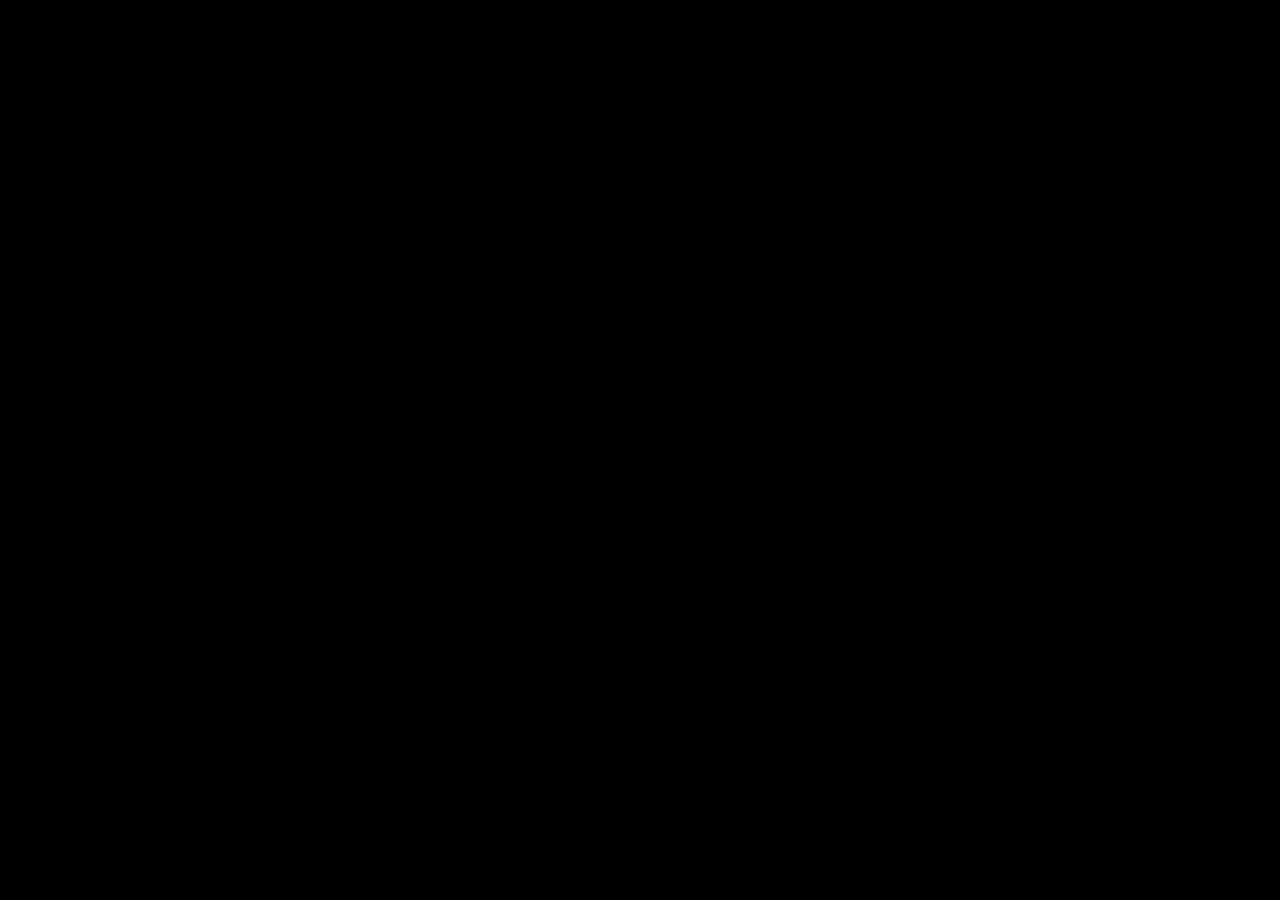
==== index.html @ 045269c9 "Rename CSS/index.html to index.html" ====
<!DOCTYPE html>
<html lang="en">
<head>
    <meta charset="UTF-8">
    <meta http-equiv="X-UA-Compatible" content="IE=edge">
    <meta name="viewport" content="width=device-width, initial-scale=1.0">
    <title>Document</title>
    <link rel="stylesheet" href="CSS/style.css">
</head>
<body>
    
    <header class="grid_c">

    </header>
    
    
    <main class="grid_p">

    </main>

    
    
    <aside class="grid_s">

    </aside>


    <footer class="grid_r">

    </footer>
    
</body>
</html>
---- CSS/style.css ----
*{
   margin: 0%;  
   padding: 0% ;
}
/* #cc7a48 #f1ac6d #8c440c #ad6650  */
body{
    background-color: black;
    display: grid;
    grid-template-columns: 1fr auto auto 1fr;
    grid-template-rows: 1fr auto auto 1fr;
    grid-template-areas: 
    "cab cab cab cab"
    "sec pri pri pri"
    "sec pri pri pri"
    "fot fot fot fot"
    ;
}


.grid_c{
    display: grid;
    grid-area: cab;
    background-color: #cc7a48;
}


.grid_p{
    display: grid;
    grid-area: pri;
    background-color: #f1ac6d
}


.grid_s{
    display: grid;
    grid-area: sec;
    background-color: #8c440c 
}


.grid_r{
    display: grid;
    grid-area: fot;
    background-color: #ad6650

}
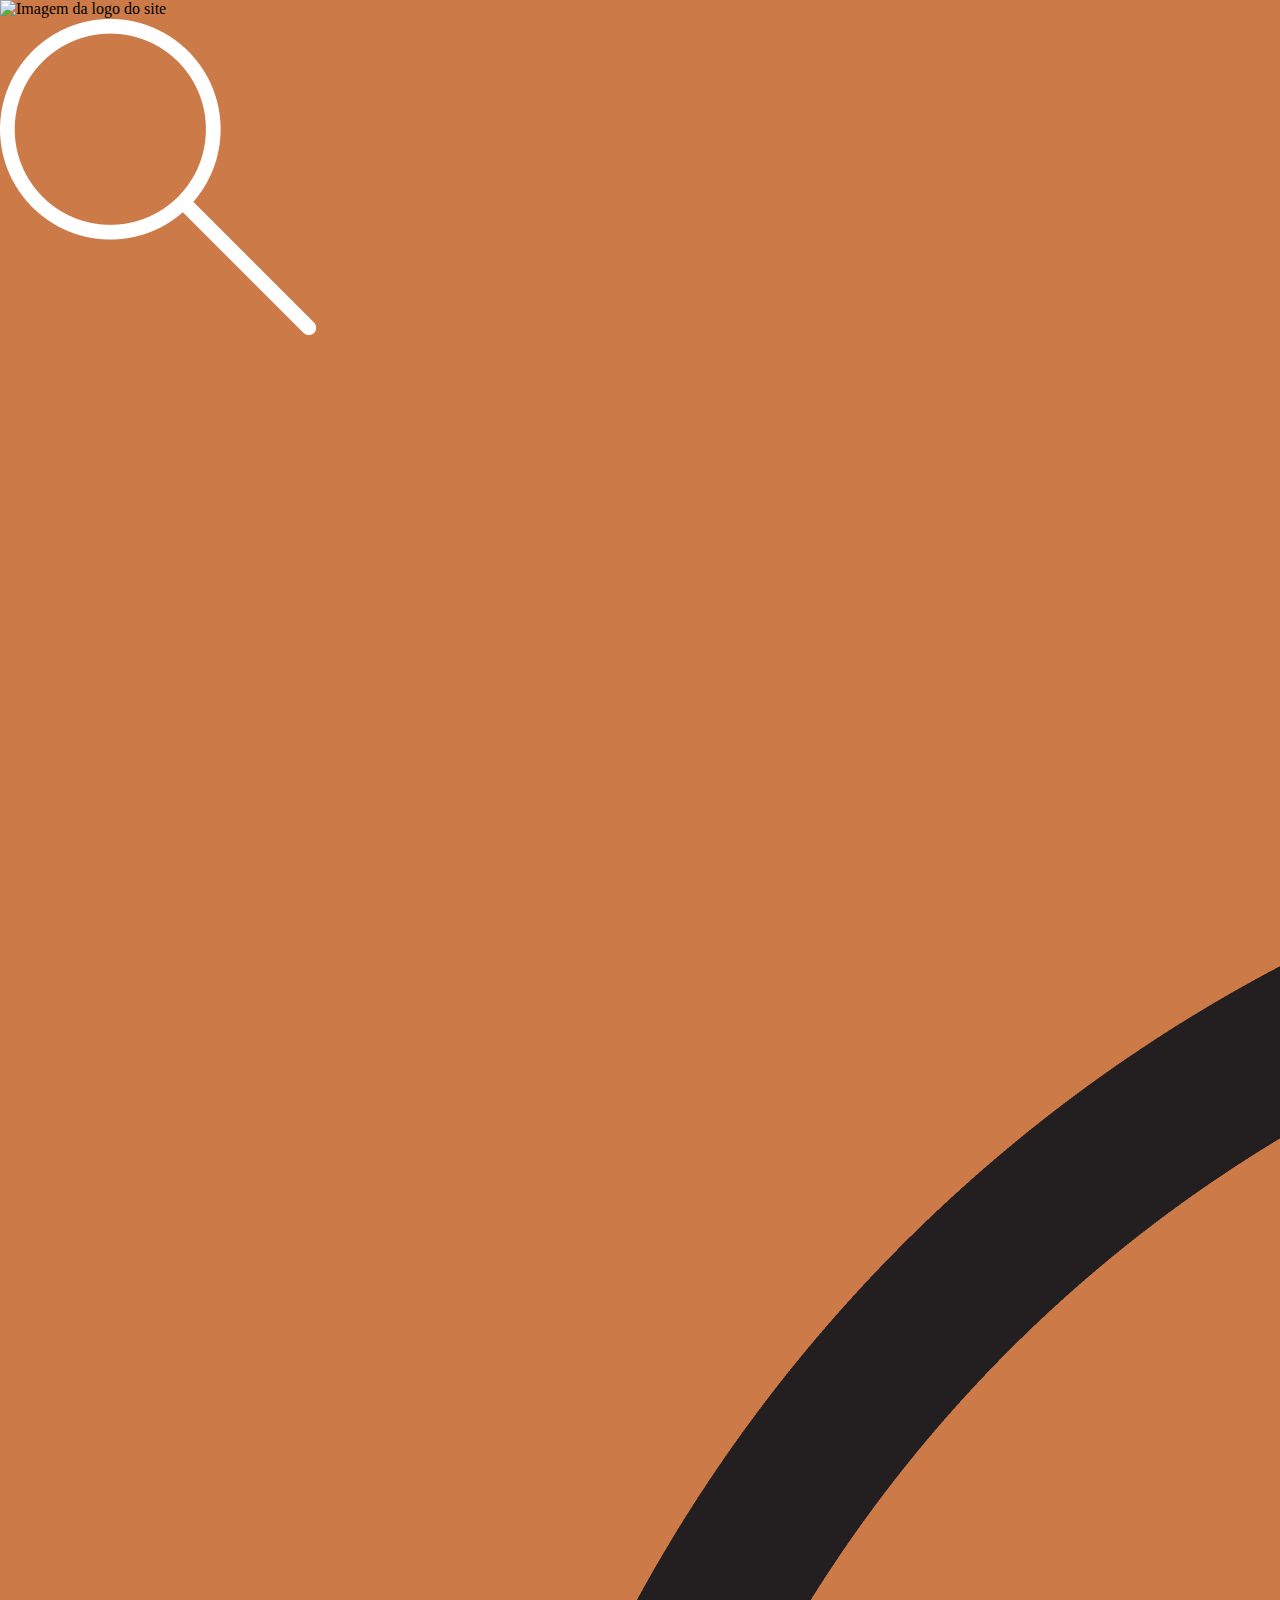
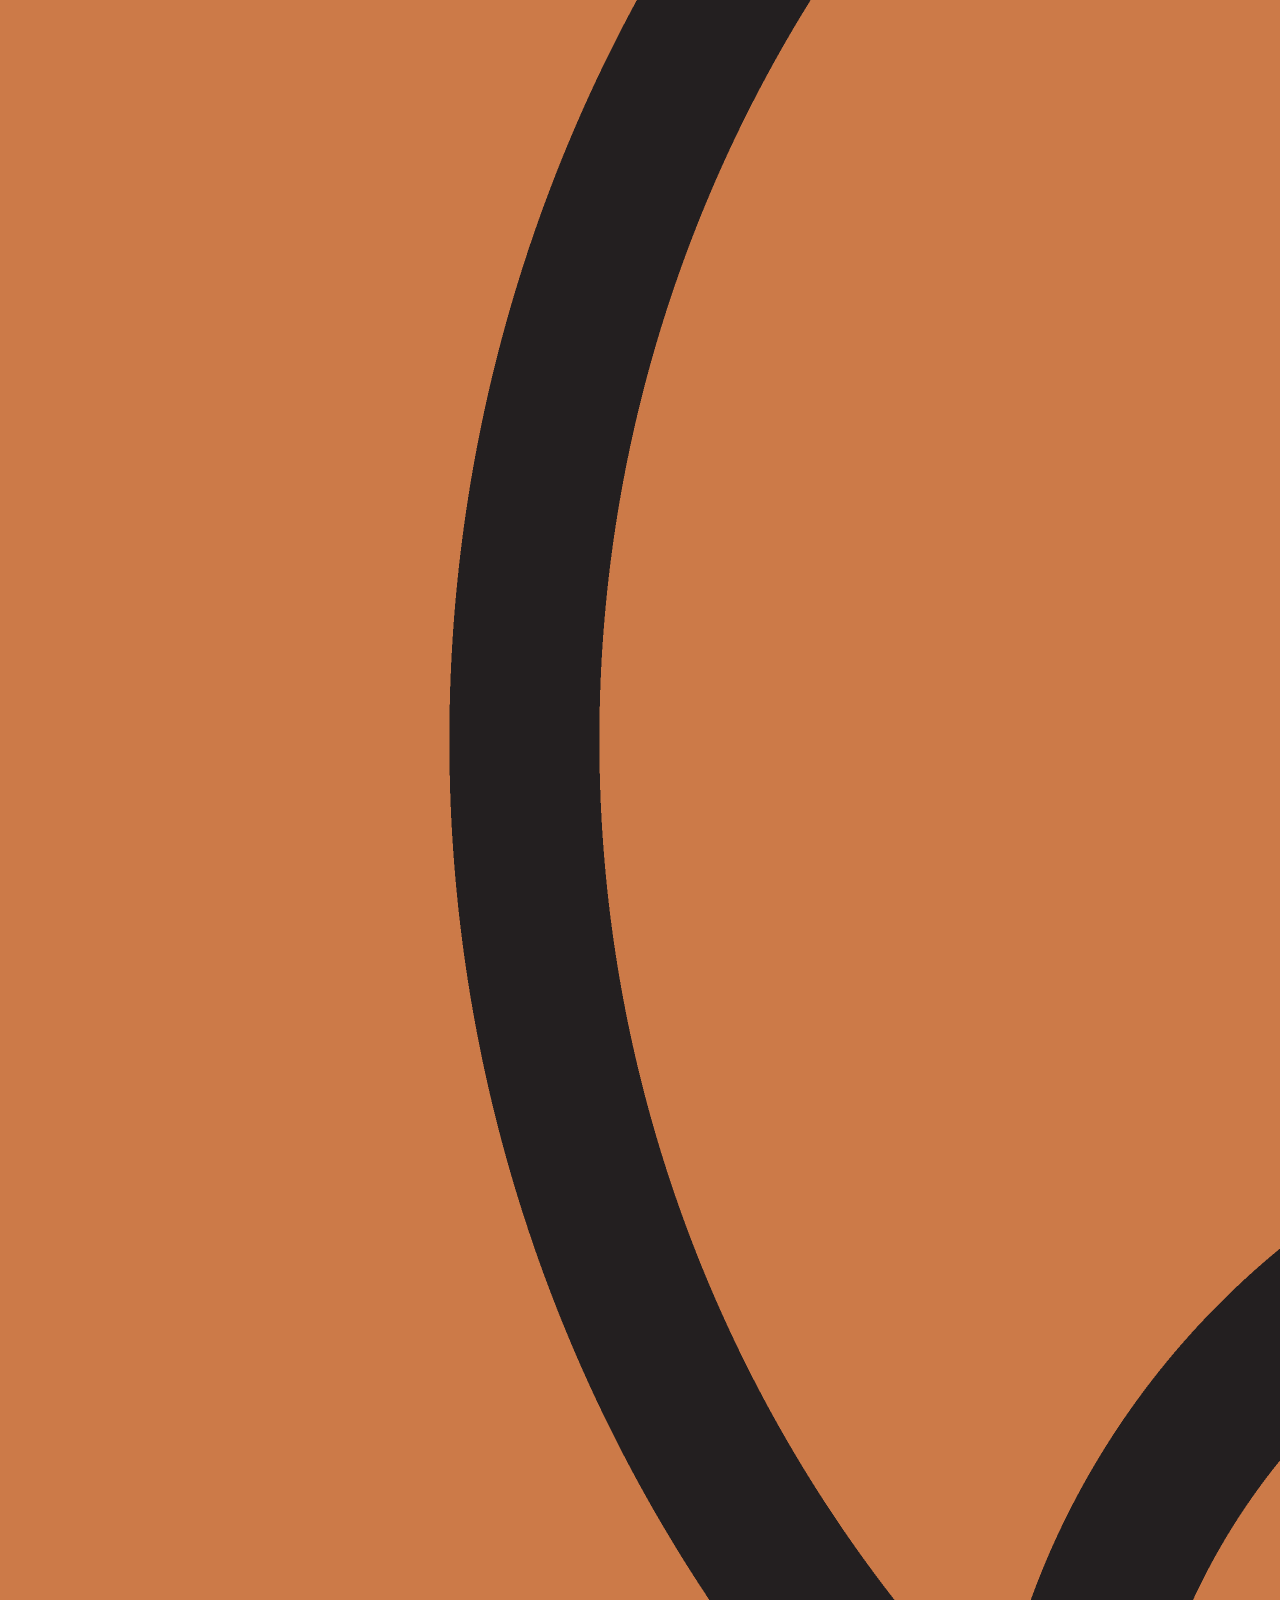
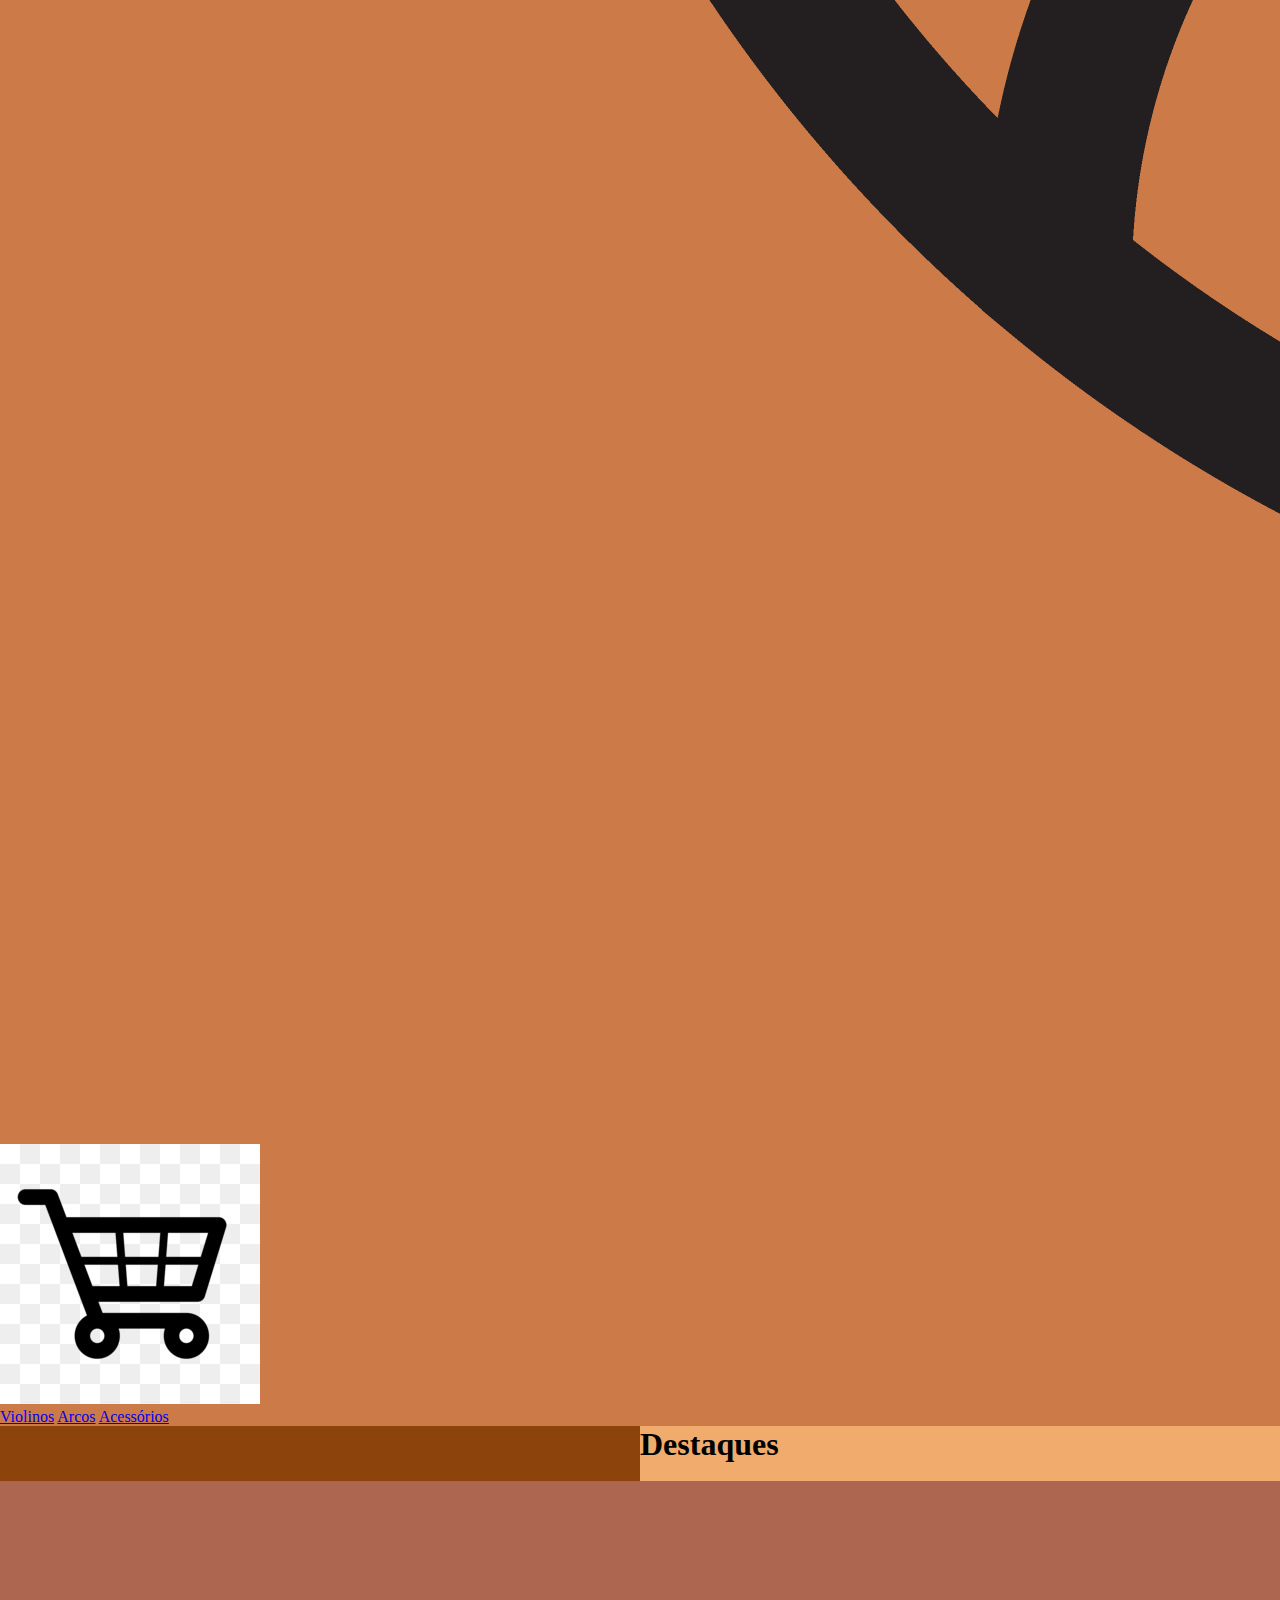
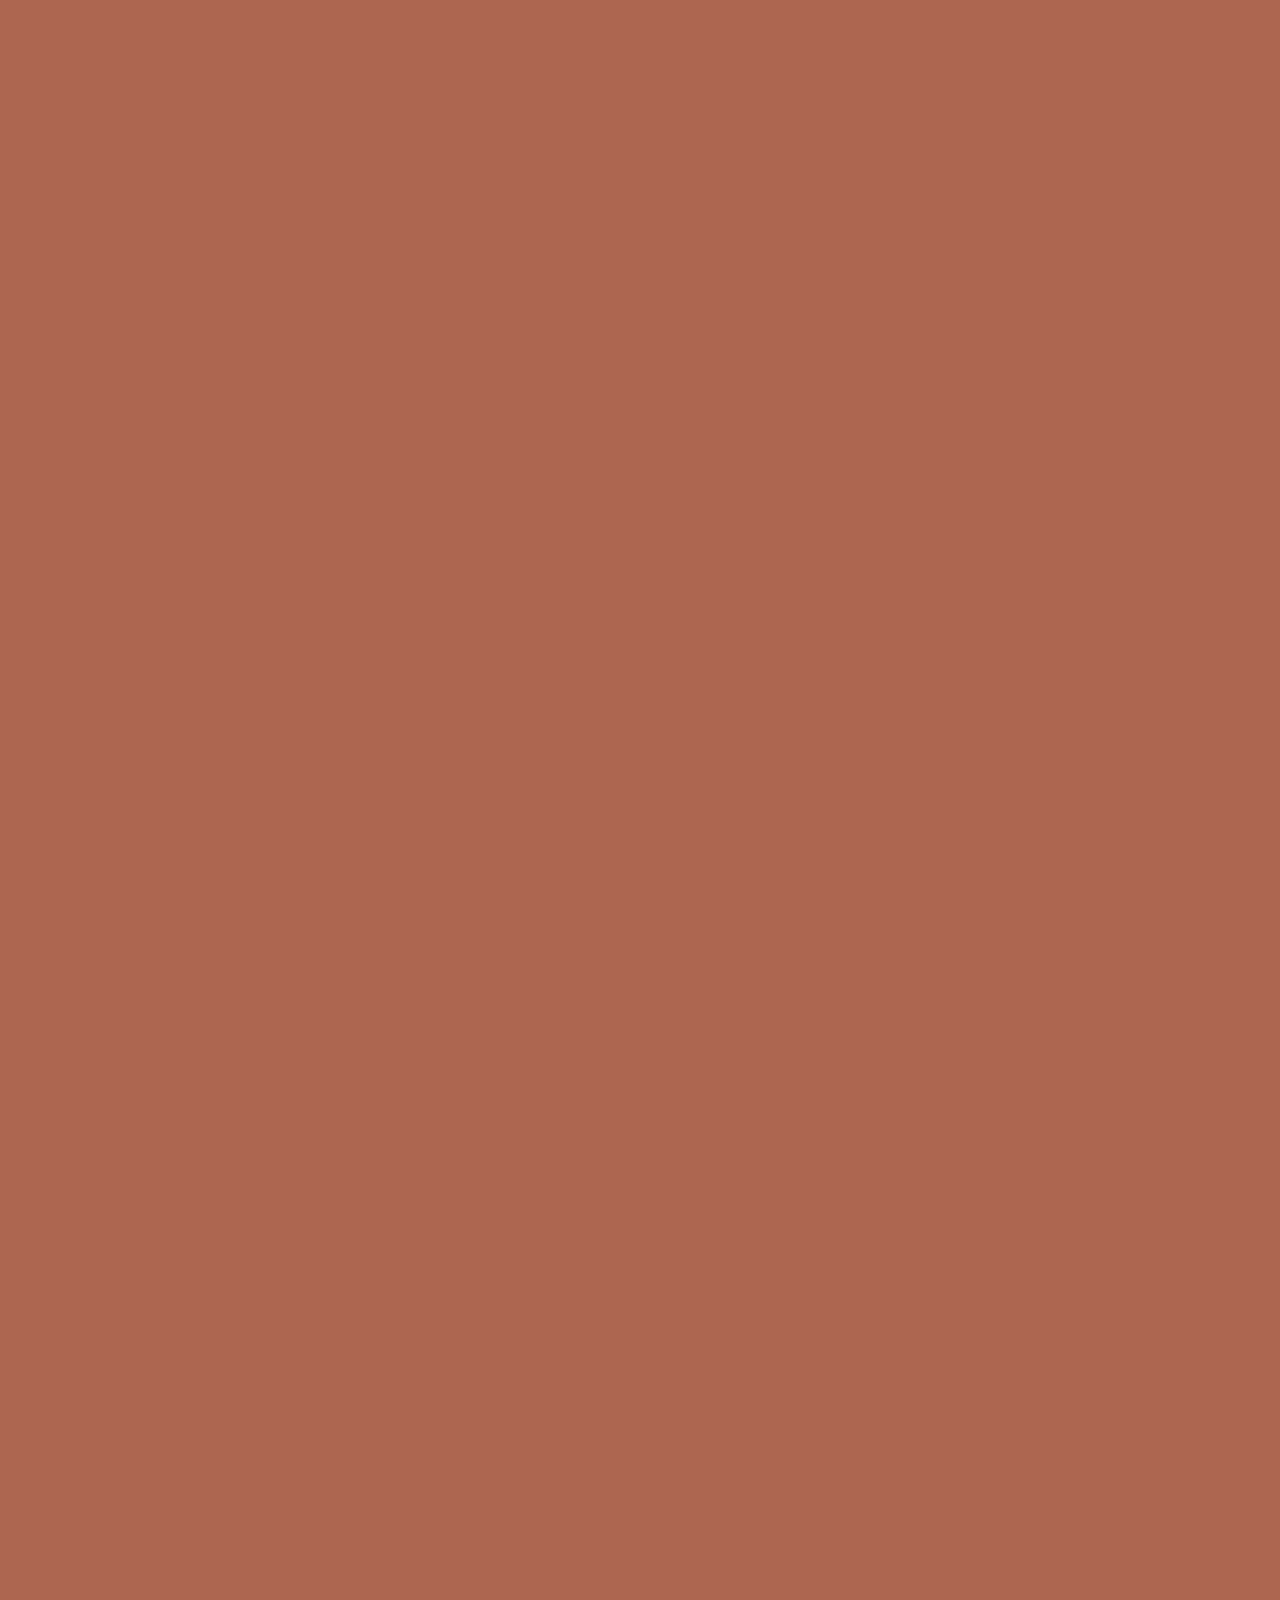
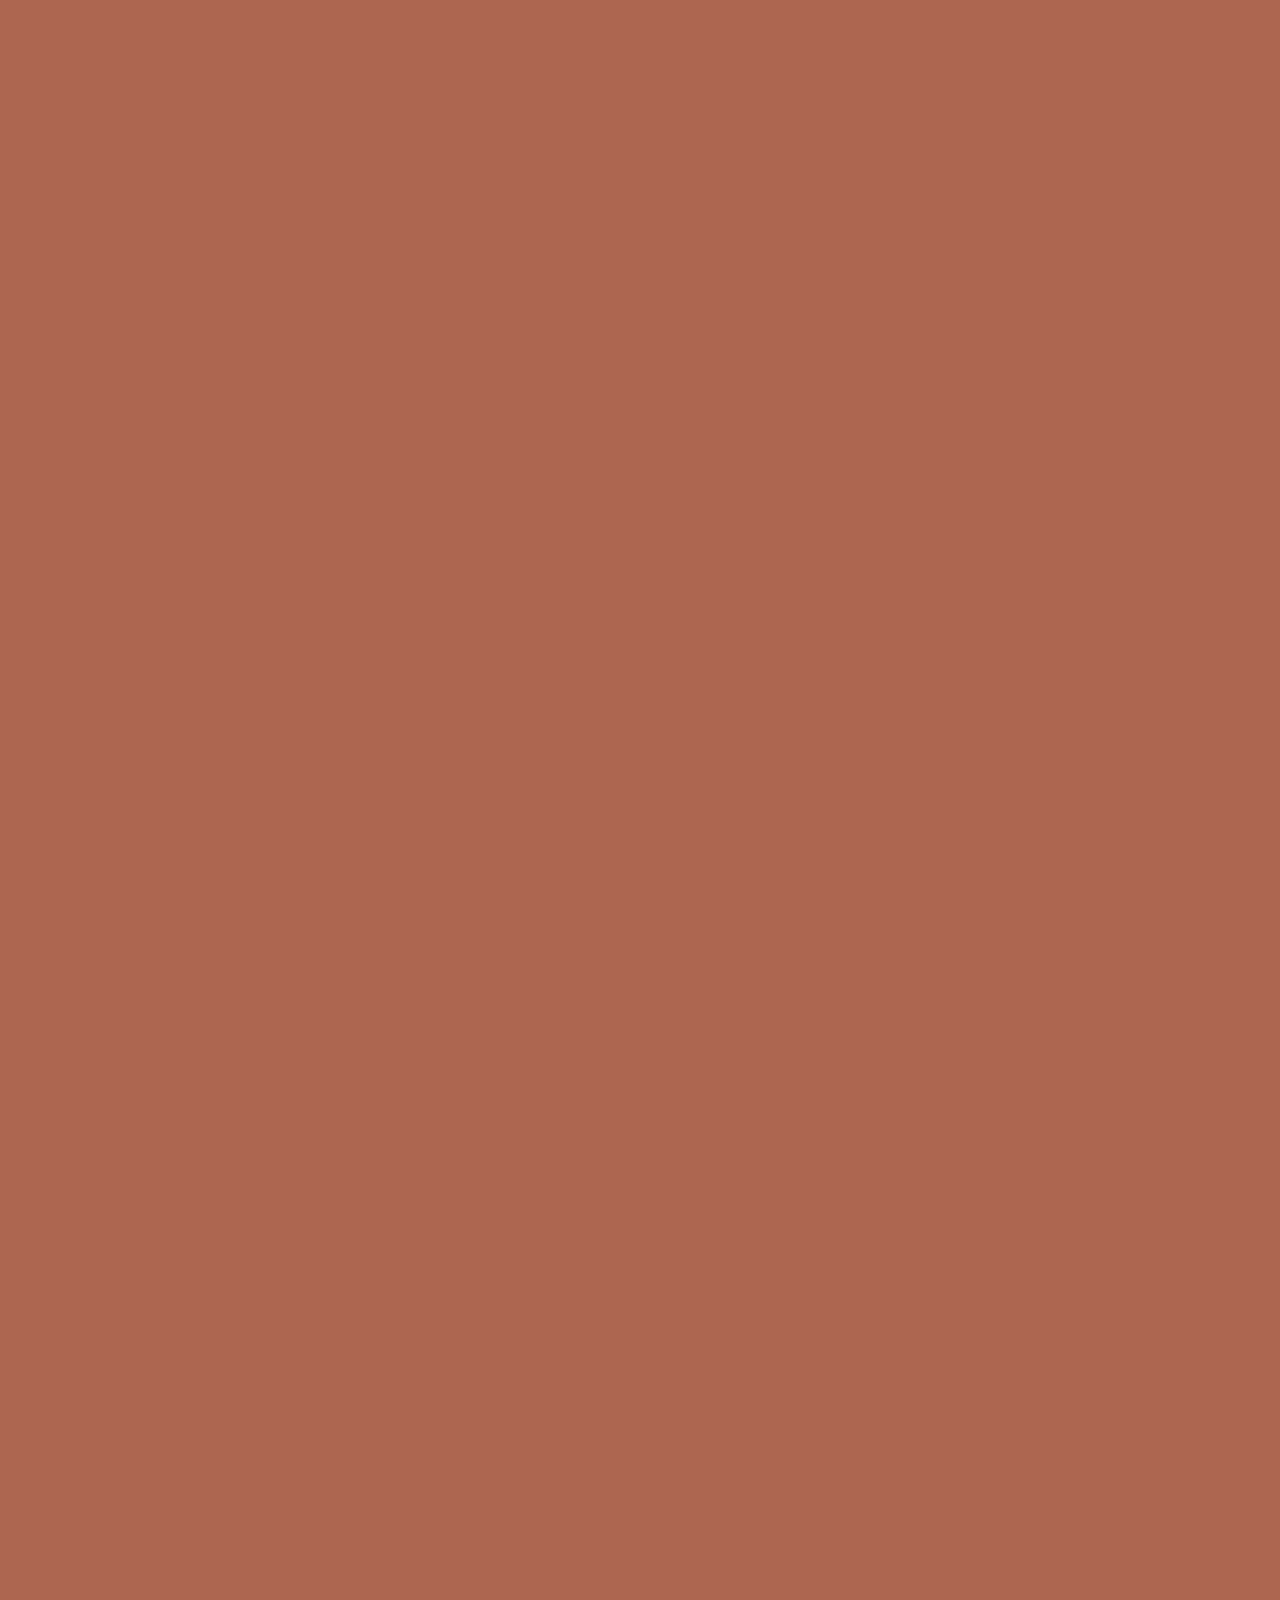
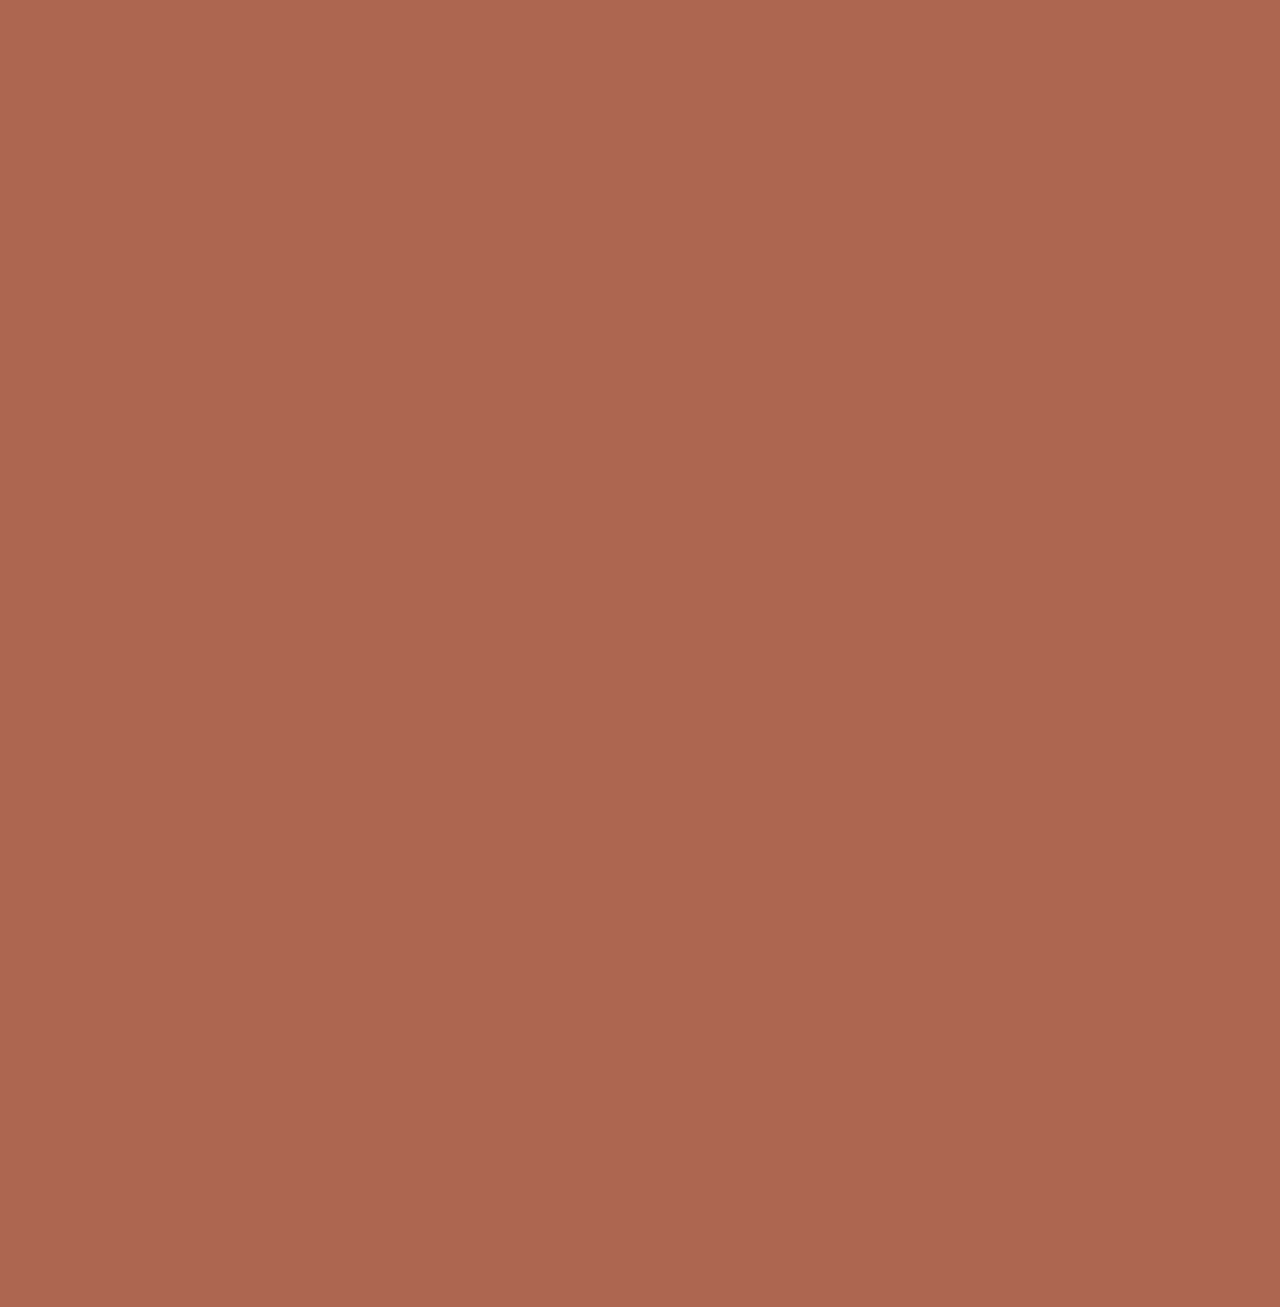
==== commit 97a1f504: "atualizacao 3" ====
--- a/index.html
+++ b/index.html
@@ -1,5 +1,5 @@
 <!DOCTYPE html>
-<html lang="en">
+<html lang="pt-br">
 <head>
     <meta charset="UTF-8">
     <meta http-equiv="X-UA-Compatible" content="IE=edge">
@@ -10,17 +10,56 @@
 <body>
     
     <header class="grid_c">
+        <div>
+            <img src="" alt="Imagem da logo do site">
+        </div>
+
+        <div>
+            <img src="imagem/pesquisa.png" alt="Imagem de uma lupa">
+        </div>
+
+        <div>
+            <img src="imagem/cadastro.png" alt="Imagem de um boneco para cadastro">
+        </div>
+
+        <div>
+            <img src="imagem/image.png" alt="Imagem de um carrinho">
+        </div>
+
+        <div>
+            <nav>
+                <a href="#">Violinos</a>
+                <a href="#">Arcos</a>
+                <a href="#">Acessórios</a>
+            </nav>
+        </div>
 
     </header>
     
     
     <main class="grid_p">
+        <h1>Destaques</h1>
+        <div class="elmento_father">   
+            <div class="elemento_son"> 
+                <div>
+                    <img src="" alt="">
+                </div>
+                    <h3></h3>
+                <div class="texto">
+                    <p></p>
+                </div>
+            </div>
+        </div>        
+
 
     </main>
 
     
     
     <aside class="grid_s">
+        <form action=""></form>
+
+
 
     </aside>
 
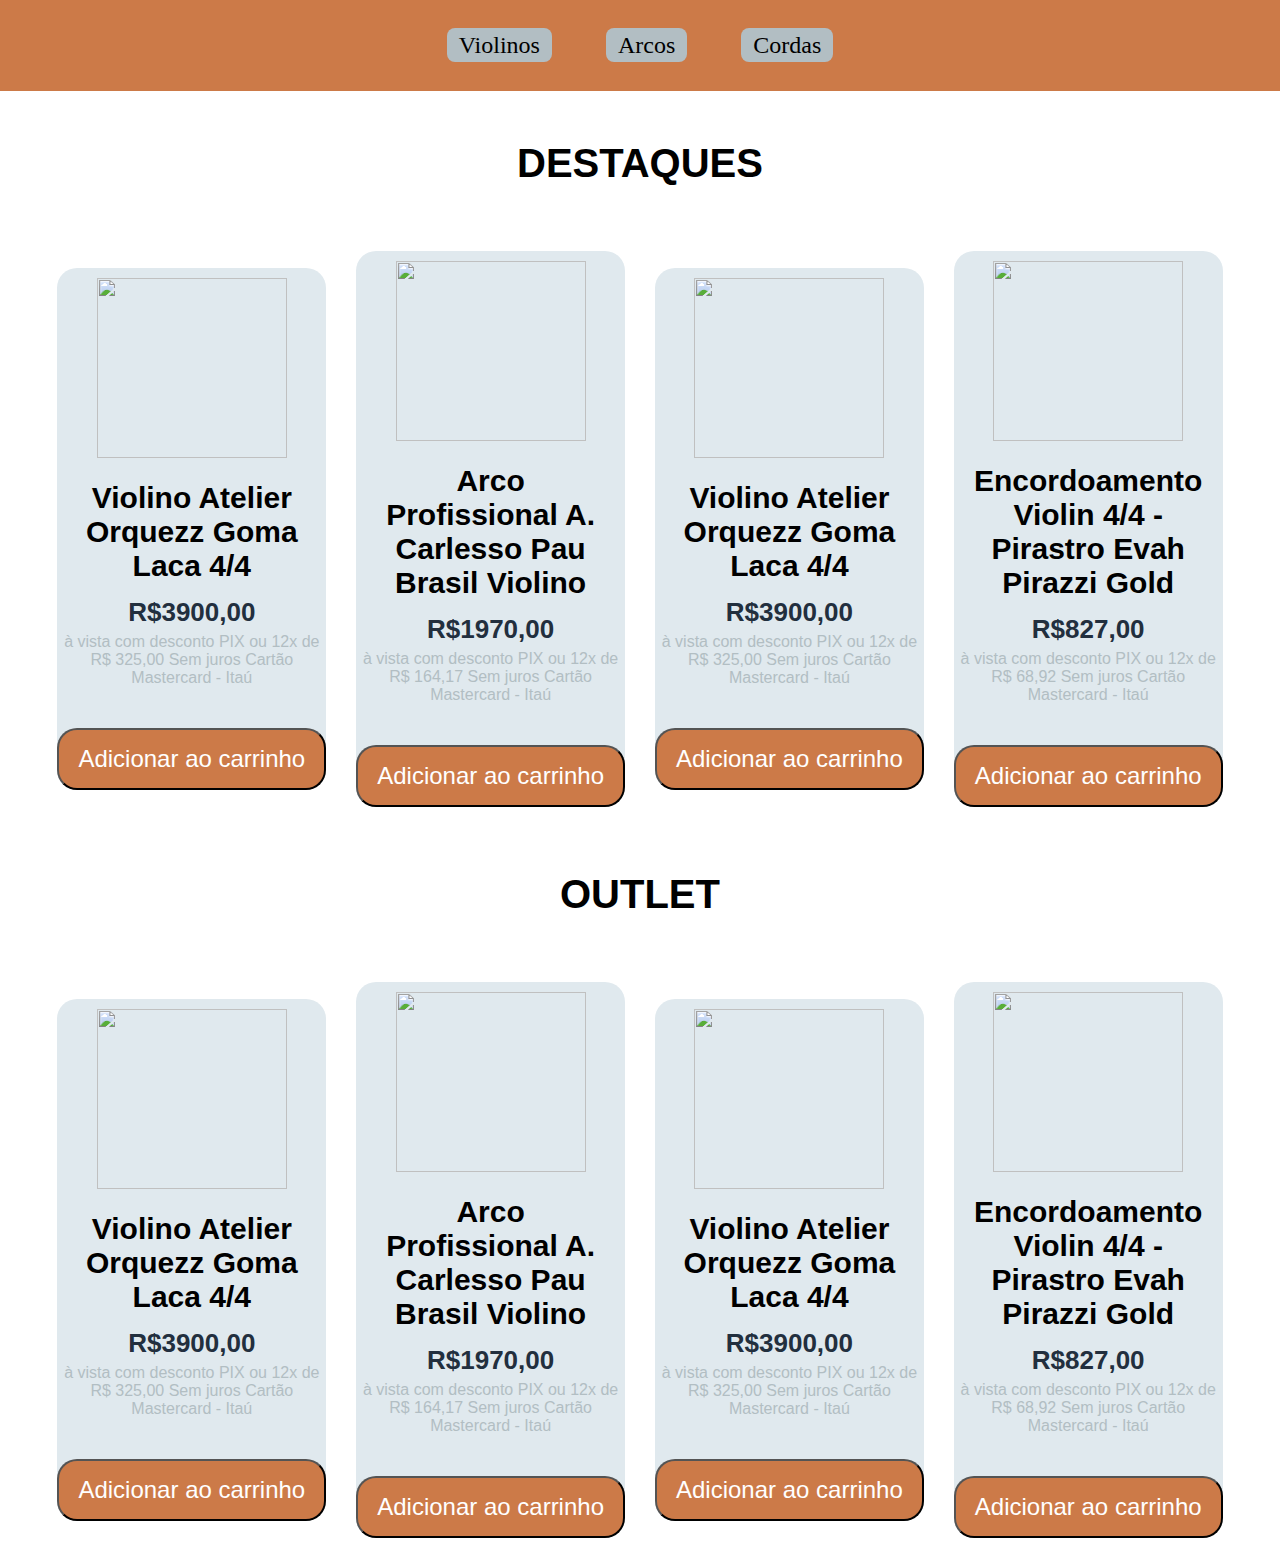
==== commit 3df66eee: "atualizacao 4" ====
--- a/index.html
+++ b/index.html
@@ -2,71 +2,172 @@
 <html lang="pt-br">
 <head>
     <meta charset="UTF-8">
-    <meta http-equiv="X-UA-Compatible" content="IE=edge">
-    <meta name="viewport" content="width=device-width, initial-scale=1.0">
-    <title>Document</title>
+    <link rel="stylesheet" href="https://cdnjs.cloudflare.com/ajax/libs/font-awesome/6.4.0/css/all.min.css" integrity="sha512-iecdLmaskl7CVkqkXNQ/ZH/XLlvWZOJyj7Yy7tcenmpD1ypASozpmT/E0iPtmFIB46ZmdtAc9eNBvH0H/ZpiBw==" crossorigin="anonymous" referrerpolicy="no-referrer" />
     <link rel="stylesheet" href="CSS/style.css">
+    <title>Card</title>
 </head>
+<header class="grid_c">
+    <div>
+        <nav id="menu">
+            <ul>
+                <li><a href="#"></a>Violinos</li>
+                <li><a href="#"></a>Arcos</li>
+                <li><a href="#"></a>Cordas</li>
+            </ul>
+        </nav>
+    </div>
+
+</header>
+
 <body>
-    
-    <header class="grid_c">
-        <div>
-            <img src="" alt="Imagem da logo do site">
-        </div>
+<main class="grid_p">
+        <h1 class="title">Destaques</h1>
+        <div class="elemento_father">
 
-        <div>
-            <img src="imagem/pesquisa.png" alt="Imagem de uma lupa">
-        </div>
+            <div class="son">
+                <img src="imagem/violino.webp" alt="">
+                <h3>Violino Atelier Orquezz Goma Laca 4/4</h3>
+                <h6>R$3900,00</h6>
+                <p>à vista com desconto PIX
+                    ou 12x de R$ 325,00 Sem juros Cartão Mastercard - Itaú</p>
+                <ul>
+                    <li><i class="fa fa-star checked"></i></li>
+                    <li><i class="fa fa-star checked"></i></li>
+                    <li><i class="fa fa-star checked"></i></li>
+                    <li><i class="fa fa-star checked"></i></li>
+                    <li><i class="fa fa-star checked"></i></li>
+                </ul>
+                <button class="add_carrinho-1">Adicionar ao carrinho</button>
+            </div>
+            
+            <div class="son">
+                <img src="imagem/arco.webp" alt="">
+                <h3>Arco Profissional A. Carlesso Pau Brasil Violino 
+                </h3>
+                <h6>R$1970,00</h6>
+                <p> à vista com desconto PIX
+                    ou 12x de R$ 164,17 Sem juros Cartão Mastercard - Itaú</p>
+                <ul>
+                    <li><i class="fa fa-star checked"></i></li>
+                    <li><i class="fa fa-star checked"></i></li>
+                    <li><i class="fa fa-star checked"></i></li>
+                    <li><i class="fa fa-star checked"></i></li>
+                    <li><i class="fa fa-star checked"></i></li>
+                </ul>
+                <button class="add_carrinho-2">Adicionar ao carrinho</button>
+            </div>
+            
+            <div class="son">
+                <img src="imagem/violino.webp" alt="">
+                <h3>Violino Atelier Orquezz Goma Laca 4/4</h3>
+                <h6>R$3900,00</h6>
+                <p>à vista com desconto PIX
+                    ou 12x de R$ 325,00 Sem juros Cartão Mastercard - Itaú</p>
+                <ul>
+                    <li><i class="fa fa-star checked"></i></li>
+                    <li><i class="fa fa-star checked"></i></li>
+                    <li><i class="fa fa-star checked"></i></li>
+                    <li><i class="fa fa-star checked"></i></li>
+                    <li><i class="fa fa-star checked"></i></li>
+                </ul>
+                <button class="add_carrinho-1">Adicionar ao carrinho</button>
+            </div>
+            
+            
+            
+            
+            
+            <div class="son">
+                <img src="imagem/corda.webp" alt="">
+                <h3>Encordoamento Violin 4/4 - Pirastro Evah Pirazzi Gold</h3>
+                <h6>R$827,00</h6>
+                <p>à vista com desconto PIX
+                    ou 12x de R$ 68,92 Sem juros Cartão Mastercard - Itaú </p>
+                <ul>
+                    <li><i class="fa fa-star checked"></i></li>
+                    <li><i class="fa fa-star checked"></i></li>
+                    <li><i class="fa fa-star checked"></i></li>
+                    <li><i class="fa fa-star"></i></li>
+                    <li><i class="fa fa-star"></i></li>
+                </ul>
+                <button class="add_carrinho-3">Adicionar ao carrinho</button>
+            </div>
+        </div>          
+        
+        <h1 class="title">Outlet</h1>
+        <div class="elemento_father">
 
-        <div>
-            <img src="imagem/cadastro.png" alt="Imagem de um boneco para cadastro">
-        </div>
+            <div class="son">
+                <img src="imagem/violino.webp" alt="">
+                <h3>Violino Atelier Orquezz Goma Laca 4/4</h3>
+                <h6>R$3900,00</h6>
+                <p>à vista com desconto PIX
+                    ou 12x de R$ 325,00 Sem juros Cartão Mastercard - Itaú</p>
+                <ul>
+                    <li><i class="fa fa-star checked"></i></li>
+                    <li><i class="fa fa-star checked"></i></li>
+                    <li><i class="fa fa-star checked"></i></li>
+                    <li><i class="fa fa-star checked"></i></li>
+                    <li><i class="fa fa-star checked"></i></li>
+                </ul>
+                <button class="add_carrinho-1">Adicionar ao carrinho</button>
+            </div>
+            <div class="son">
+                <img src="imagem/arco.webp" alt="">
+                <h3>Arco Profissional A. Carlesso Pau Brasil Violino 
+                </h3>
+                <h6>R$1970,00</h6>
+                <p> à vista com desconto PIX
+                    ou 12x de R$ 164,17 Sem juros Cartão Mastercard - Itaú</p>
+                <ul>
+                    <li><i class="fa fa-star checked"></i></li>
+                    <li><i class="fa fa-star checked"></i></li>
+                    <li><i class="fa fa-star checked"></i></li>
+                    <li><i class="fa fa-star checked"></i></li>
+                    <li><i class="fa fa-star checked"></i></li>
+                </ul>
+                <button class="add_carrinho-2">Adicionar ao carrinho</button>
+            </div>
+            <div class="son">
+                <img src="imagem/violino.webp" alt="">
+                <h3>Violino Atelier Orquezz Goma Laca 4/4</h3>
+                <h6>R$3900,00</h6>
+                <p>à vista com desconto PIX
+                    ou 12x de R$ 325,00 Sem juros Cartão Mastercard - Itaú</p>
+                <ul>
+                    <li><i class="fa fa-star checked"></i></li>
+                    <li><i class="fa fa-star checked"></i></li>
+                    <li><i class="fa fa-star checked"></i></li>
+                    <li><i class="fa fa-star checked"></i></li>
+                    <li><i class="fa fa-star checked"></i></li>
+                </ul>
+                <button class="add_carrinho-1">Adicionar ao carrinho</button>
+            </div>                                               
+            <div class="son">
+                <img src="imagem/corda.webp" alt="">
+                <h3>Encordoamento Violin 4/4 - Pirastro Evah Pirazzi Gold</h3>
+                <h6>R$827,00</h6>
+                <p>à vista com desconto PIX
+                    ou 12x de R$ 68,92 Sem juros Cartão Mastercard - Itaú </p>
+                <ul>
+                    <li><i class="fa fa-star checked"></i></li>
+                    <li><i class="fa fa-star checked"></i></li>
+                    <li><i class="fa fa-star checked"></i></li>
+                    <li><i class="fa fa-star"></i></li>
+                    <li><i class="fa fa-star"></i></li>
+                </ul>
+                <button class="add_carrinho-3">Adicionar ao carrinho</button>
+            </div>
+        </div>         
+</main>
+        
+        
+        
+        
+    <footer class="grid_f">
 
-        <div>
-            <img src="imagem/image.png" alt="Imagem de um carrinho">
-        </div>
-
-        <div>
-            <nav>
-                <a href="#">Violinos</a>
-                <a href="#">Arcos</a>
-                <a href="#">Acessórios</a>
-            </nav>
-        </div>
-
-    </header>
-    
-    
-    <main class="grid_p">
-        <h1>Destaques</h1>
-        <div class="elmento_father">   
-            <div class="elemento_son"> 
-                <div>
-                    <img src="" alt="">
-                </div>
-                    <h3></h3>
-                <div class="texto">
-                    <p></p>
-                </div>
-            </div>
-        </div>        
-
-
-    </main>
-
-    
-    
-    <aside class="grid_s">
-        <form action=""></form>
-
-
-
-    </aside>
-
-
-    <footer class="grid_r">
 
     </footer>
     
 </body>
-</html>
+</html>--- a/CSS/style.css
+++ b/CSS/style.css
@@ -1,46 +1,198 @@
 *{
-   margin: 0%;  
-   padding: 0% ;
+    margin: 0%;  
+    padding: 0% ;
+ }
+ /* #cc7a48 #f1ac6d #8c440c #ad6650  */
+ body{
+     /* background-color: black; */
+     display: grid;
+     grid-template-columns: auto auto auto auto;
+     grid-template-rows: 0.2fr 0.1fr auto auto;
+     grid-template-areas: 
+     "cab cab cab cab"
+     "sec pri pri pri"
+     "sec pri pri pri"
+     "fot fot fot fot"
+     ;
+ }
+ 
+ 
+ .grid_c{
+     display: flex;
+     grid-area: cab;
+     background-color: #cc7a48;
+     width: 100%;
+     height: 100%;
+     align-items: center;
+     justify-content: center;
+     text-align: center;
+    
+} 
+
+#menu li{
+    display: inline;
+    text-align: center;
+    font-size: x-large;
+    color: black;
+    border-radius: 8px;
+    border: 4px 8px;
+    background-color: #b2bec3;
+    padding: 4px 12px;
+    margin: 25px;
 }
-/* #cc7a48 #f1ac6d #8c440c #ad6650  */
-body{
-    background-color: black;
-    display: grid;
-    grid-template-columns: 1fr auto auto 1fr;
-    grid-template-rows: 1fr auto auto 1fr;
-    grid-template-areas: 
-    "cab cab cab cab"
-    "sec pri pri pri"
-    "sec pri pri pri"
-    "fot fot fot fot"
-    ;
+ 
+ 
+ .grid_p{
+     align-items: ce;
+     grid-area: pri;
+     background-color: #fff
+ }
+ 
+ 
+ .grid_s{
+     
+     grid-area: sec;
+     background-color: #8c440c 
+ }
+ 
+ 
+ .grid_r{
+     display: grid;
+     grid-area: fot;
+     background-color: #ad6650
+ 
+ }
+
+.title{
+    font-family: 'Franklin Gothic Medium', 'Arial Narrow', Arial, sans-serif;
+    font-size: 40px;
+    font-weight: bold;
+    position: relative;
+    text-align: center;
+    text-transform: uppercase;
+    margin-top: 50px;
 }
 
 
-.grid_c{
-    display: grid;
-    grid-area: cab;
+.elemento_father{
+    display: flex;
+    flex-wrap: wrap;
+    width: 100%;
+    justify-content: center;
+    align-items: center;
+    margin: 50px 0;
+}
+
+.son{
+    width: 21%;
+    margin: 15px;
+    box-sizing: border-box;
+    float: left;
+    text-align: center;
+    font-family: Arial, "Helvetica Neue", Helvetica, sans-serif;
+    border-radius: 20px;
+    cursor: pointer;
+    padding-top: 10px;
+    box-shadow: 0 14px 28px rgba(0,0,0,0.25), 0 10px 10 rgba(0,0,0,0.22);
+    transition: .3s;
+    background-color: #e0e9ee;
+
+}
+
+.son:hover{
+    box-shadow: 0 3px 6px rgba(0,0,0,0.16),
+    0 3px 6px rgba(0,0,0,0.23);
+    transition: translate(0px, -8px);
+
+}
+
+.son img{
+    width: 190px;
+    height: 180px;
+    text-align: center;
+    margin: 0 auto;
+    display: block;
+}
+
+.son p{
+    text-align: center;
+    color: #b2bec3;
+    padding-top: 0 8px;
+
+}
+
+.son h6{
+    font-size: 26px;
+    text-align: center;
+    color: #222f3e;
+    margin: 2%;
+
+}
+
+
+.son h3{
+    text-align: center;
+    font-size: 30px;
+    margin: 5%;
+    padding-top: 10px;
+ }
+
+
+.son ul{
+    display: flex;
+    list-style: none;
+    justify-content: center;
+    align-items: center;
+    padding-top: 0%;
+
+} 
+
+.son li{
+    padding-top: 5px;
+}
+
+.fa{
+    font-size: 26px;
+    transition: .4s;
+    margin: 3px;
+}
+
+.fa:hover{
+    transform: scale(1.3);
+    transition: .6s;
+}
+
+.checked{
+    color: #ff9f43;
+}
+
+
+.son button{
+    text-align: center;
+    font-size: 24px;
+    color: #fff;
+    width: 100% ;
+    padding: 15px;
+    border: 0%;
+    outline: none;
+    cursor: pointer;
+    margin-top: 5px;
+    border-radius: 20px;
+    
+}
+
+.add_carrinho-1{
     background-color: #cc7a48;
 }
 
 
-.grid_p{
-    display: grid;
-    grid-area: pri;
-    background-color: #f1ac6d
+
+.add_carrinho-2{
+    background-color: #cc7a48;
 }
 
 
-.grid_s{
-    display: grid;
-    grid-area: sec;
-    background-color: #8c440c 
-}
 
-
-.grid_r{
-    display: grid;
-    grid-area: fot;
-    background-color: #ad6650
-
+.add_carrinho-3{
+    background-color: #cc7a48;
 }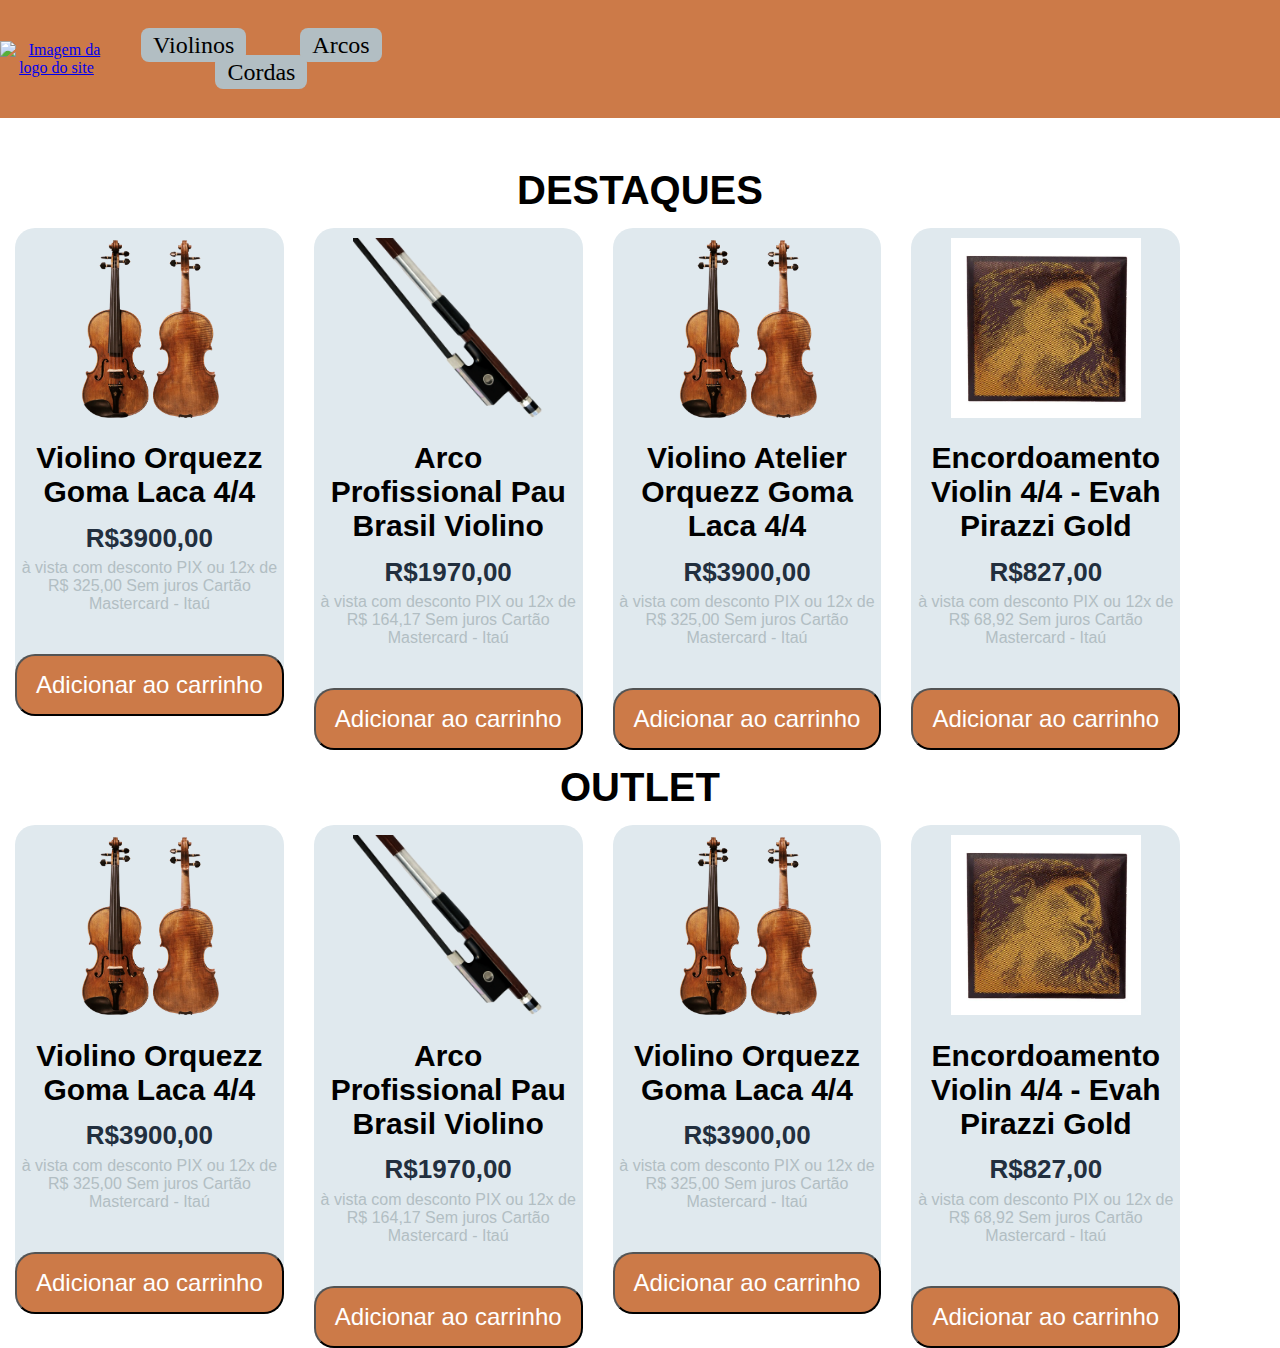
==== commit 7d2e3bc0: "atualizacao 5" ====
--- a/index.html
+++ b/index.html
@@ -4,9 +4,12 @@
     <meta charset="UTF-8">
     <link rel="stylesheet" href="https://cdnjs.cloudflare.com/ajax/libs/font-awesome/6.4.0/css/all.min.css" integrity="sha512-iecdLmaskl7CVkqkXNQ/ZH/XLlvWZOJyj7Yy7tcenmpD1ypASozpmT/E0iPtmFIB46ZmdtAc9eNBvH0H/ZpiBw==" crossorigin="anonymous" referrerpolicy="no-referrer" />
     <link rel="stylesheet" href="CSS/style.css">
-    <title>Card</title>
+    <title>OneViolinStrings</title>
 </head>
 <header class="grid_c">
+    <div id="logo">
+        <a href="index.html"><img src="imagem/logo.png" alt="Imagem da logo do site"></a>
+    </div>
     <div>
         <nav id="menu">
             <ul>
@@ -16,17 +19,26 @@
             </ul>
         </nav>
     </div>
+    
+    <div class="elemento_father">
+        <div class="son1">
+            <img  src="" alt="">
+        </div>
+        <div class="son2">
+            <img src="" alt="">
+        </div>    
+    </div>
 
 </header>
 
 <body>
-<main class="grid_p">
+    <main class="grid_p">
         <h1 class="title">Destaques</h1>
-        <div class="elemento_father">
+        <div class="elemento_father2">
 
             <div class="son">
                 <img src="imagem/violino.webp" alt="">
-                <h3>Violino Atelier Orquezz Goma Laca 4/4</h3>
+                <h3>Violino Orquezz Goma Laca 4/4</h3>
                 <h6>R$3900,00</h6>
                 <p>à vista com desconto PIX
                     ou 12x de R$ 325,00 Sem juros Cartão Mastercard - Itaú</p>
@@ -39,10 +51,10 @@
                 </ul>
                 <button class="add_carrinho-1">Adicionar ao carrinho</button>
             </div>
-            
+           
             <div class="son">
                 <img src="imagem/arco.webp" alt="">
-                <h3>Arco Profissional A. Carlesso Pau Brasil Violino 
+                <h3>Arco Profissional Pau Brasil Violino 
                 </h3>
                 <h6>R$1970,00</h6>
                 <p> à vista com desconto PIX
@@ -72,14 +84,10 @@
                 </ul>
                 <button class="add_carrinho-1">Adicionar ao carrinho</button>
             </div>
-            
-            
-            
-            
-            
+                      
             <div class="son">
                 <img src="imagem/corda.webp" alt="">
-                <h3>Encordoamento Violin 4/4 - Pirastro Evah Pirazzi Gold</h3>
+                <h3>Encordoamento Violin 4/4 - Evah Pirazzi Gold</h3>
                 <h6>R$827,00</h6>
                 <p>à vista com desconto PIX
                     ou 12x de R$ 68,92 Sem juros Cartão Mastercard - Itaú </p>
@@ -92,14 +100,15 @@
                 </ul>
                 <button class="add_carrinho-3">Adicionar ao carrinho</button>
             </div>
+            
         </div>          
         
         <h1 class="title">Outlet</h1>
-        <div class="elemento_father">
+        <div class="elemento_father2">
 
             <div class="son">
                 <img src="imagem/violino.webp" alt="">
-                <h3>Violino Atelier Orquezz Goma Laca 4/4</h3>
+                <h3>Violino Orquezz Goma Laca 4/4</h3>
                 <h6>R$3900,00</h6>
                 <p>à vista com desconto PIX
                     ou 12x de R$ 325,00 Sem juros Cartão Mastercard - Itaú</p>
@@ -111,10 +120,11 @@
                     <li><i class="fa fa-star checked"></i></li>
                 </ul>
                 <button class="add_carrinho-1">Adicionar ao carrinho</button>
-            </div>
+            </div>          
+            
             <div class="son">
                 <img src="imagem/arco.webp" alt="">
-                <h3>Arco Profissional A. Carlesso Pau Brasil Violino 
+                <h3>Arco Profissional Pau Brasil Violino 
                 </h3>
                 <h6>R$1970,00</h6>
                 <p> à vista com desconto PIX
@@ -128,9 +138,10 @@
                 </ul>
                 <button class="add_carrinho-2">Adicionar ao carrinho</button>
             </div>
+            
             <div class="son">
                 <img src="imagem/violino.webp" alt="">
-                <h3>Violino Atelier Orquezz Goma Laca 4/4</h3>
+                <h3>Violino Orquezz Goma Laca 4/4</h3>
                 <h6>R$3900,00</h6>
                 <p>à vista com desconto PIX
                     ou 12x de R$ 325,00 Sem juros Cartão Mastercard - Itaú</p>
@@ -142,10 +153,11 @@
                     <li><i class="fa fa-star checked"></i></li>
                 </ul>
                 <button class="add_carrinho-1">Adicionar ao carrinho</button>
-            </div>                                               
+            </div>
+                    
             <div class="son">
                 <img src="imagem/corda.webp" alt="">
-                <h3>Encordoamento Violin 4/4 - Pirastro Evah Pirazzi Gold</h3>
+                <h3>Encordoamento Violin 4/4 - Evah Pirazzi Gold</h3>
                 <h6>R$827,00</h6>
                 <p>à vista com desconto PIX
                     ou 12x de R$ 68,92 Sem juros Cartão Mastercard - Itaú </p>
@@ -157,12 +169,9 @@
                     <li><i class="fa fa-star"></i></li>
                 </ul>
                 <button class="add_carrinho-3">Adicionar ao carrinho</button>
-            </div>
+            </div>          
         </div>         
-</main>
-        
-        
-        
+    </main>       
         
     <footer class="grid_f">
 
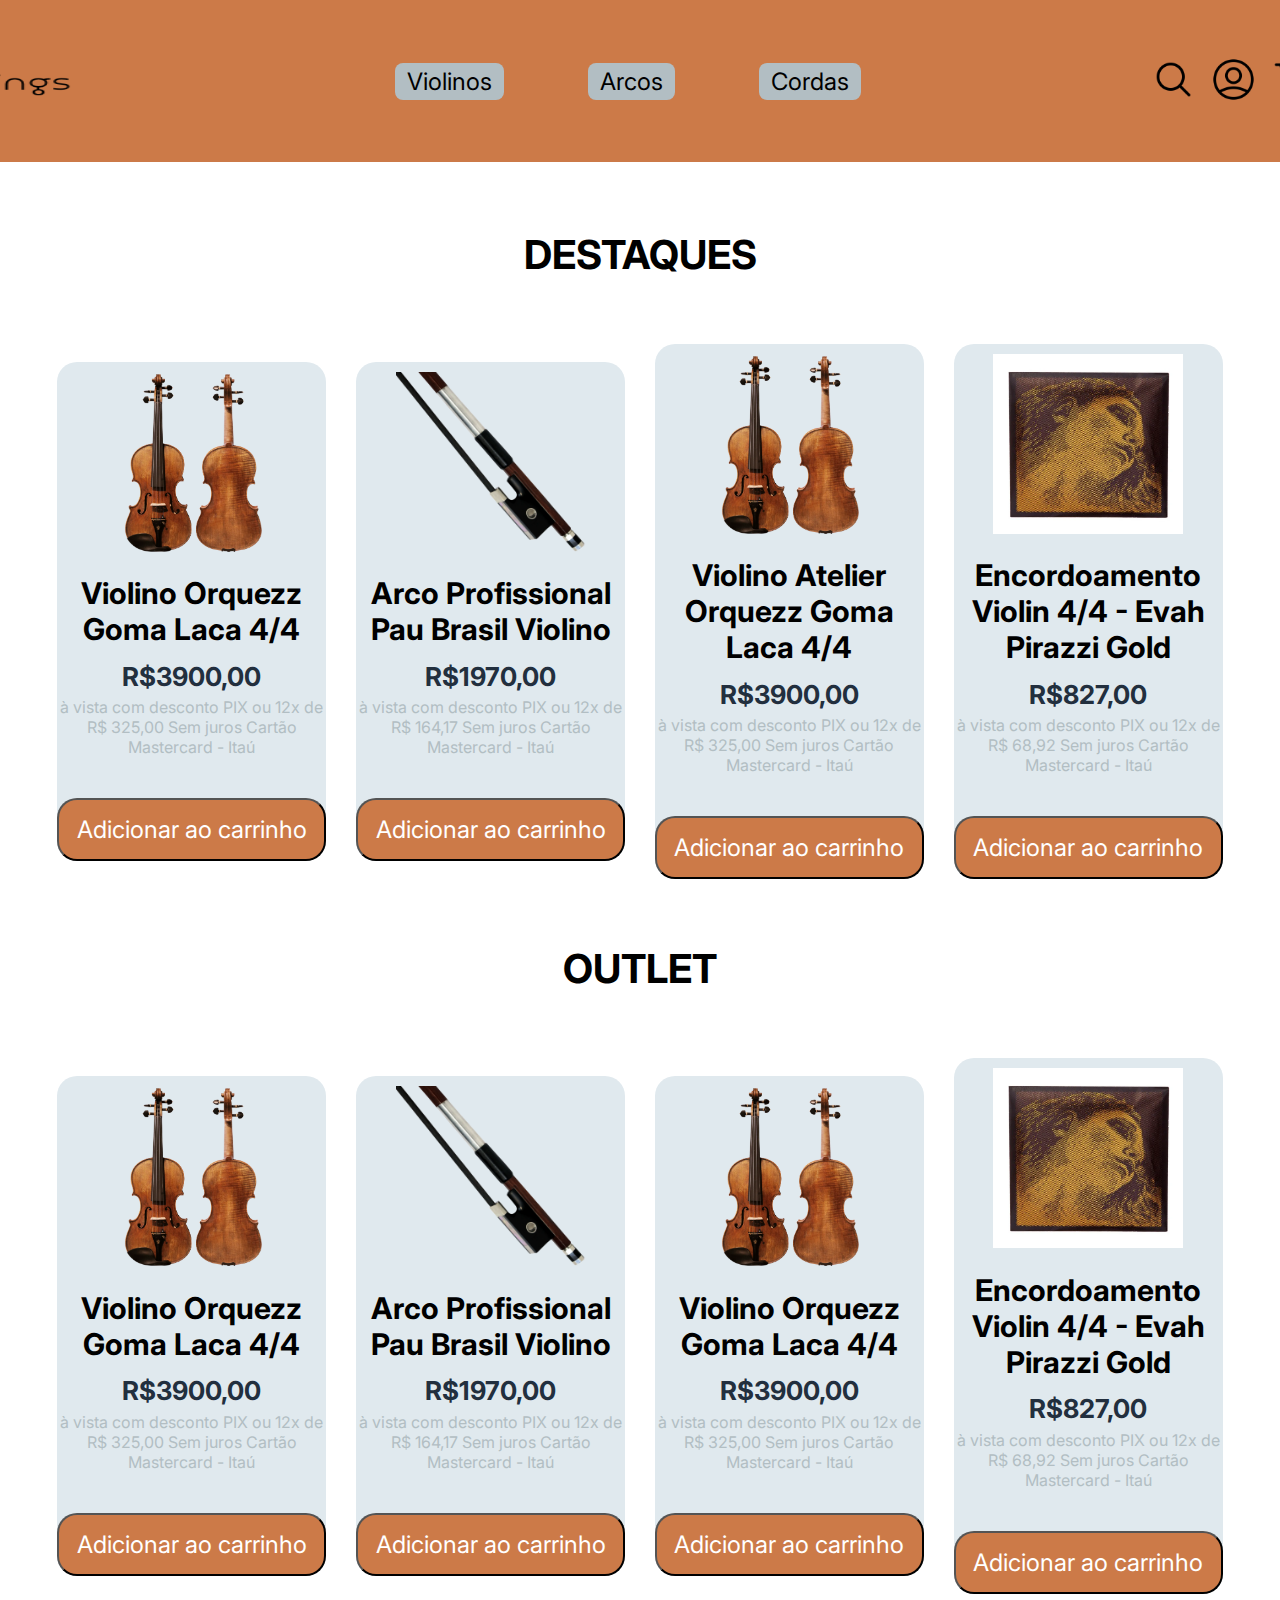
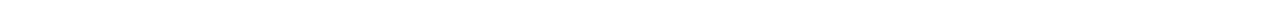
==== commit 135dae9c: "Add files via upload" ====
--- a/index.html
+++ b/index.html
@@ -1,182 +1,179 @@
-<!DOCTYPE html>
-<html lang="pt-br">
-<head>
-    <meta charset="UTF-8">
-    <link rel="stylesheet" href="https://cdnjs.cloudflare.com/ajax/libs/font-awesome/6.4.0/css/all.min.css" integrity="sha512-iecdLmaskl7CVkqkXNQ/ZH/XLlvWZOJyj7Yy7tcenmpD1ypASozpmT/E0iPtmFIB46ZmdtAc9eNBvH0H/ZpiBw==" crossorigin="anonymous" referrerpolicy="no-referrer" />
-    <link rel="stylesheet" href="CSS/style.css">
-    <title>OneViolinStrings</title>
-</head>
-<header class="grid_c">
-    <div id="logo">
-        <a href="index.html"><img src="imagem/logo.png" alt="Imagem da logo do site"></a>
-    </div>
-    <div>
-        <nav id="menu">
-            <ul>
-                <li><a href="#"></a>Violinos</li>
-                <li><a href="#"></a>Arcos</li>
-                <li><a href="#"></a>Cordas</li>
-            </ul>
-        </nav>
-    </div>
-    
-    <div class="elemento_father">
-        <div class="son1">
-            <img  src="" alt="">
-        </div>
-        <div class="son2">
-            <img src="" alt="">
-        </div>    
-    </div>
-
-</header>
-
-<body>
-    <main class="grid_p">
-        <h1 class="title">Destaques</h1>
-        <div class="elemento_father2">
-
-            <div class="son">
-                <img src="imagem/violino.webp" alt="">
-                <h3>Violino Orquezz Goma Laca 4/4</h3>
-                <h6>R$3900,00</h6>
-                <p>à vista com desconto PIX
-                    ou 12x de R$ 325,00 Sem juros Cartão Mastercard - Itaú</p>
-                <ul>
-                    <li><i class="fa fa-star checked"></i></li>
-                    <li><i class="fa fa-star checked"></i></li>
-                    <li><i class="fa fa-star checked"></i></li>
-                    <li><i class="fa fa-star checked"></i></li>
-                    <li><i class="fa fa-star checked"></i></li>
-                </ul>
-                <button class="add_carrinho-1">Adicionar ao carrinho</button>
-            </div>
-           
-            <div class="son">
-                <img src="imagem/arco.webp" alt="">
-                <h3>Arco Profissional Pau Brasil Violino 
-                </h3>
-                <h6>R$1970,00</h6>
-                <p> à vista com desconto PIX
-                    ou 12x de R$ 164,17 Sem juros Cartão Mastercard - Itaú</p>
-                <ul>
-                    <li><i class="fa fa-star checked"></i></li>
-                    <li><i class="fa fa-star checked"></i></li>
-                    <li><i class="fa fa-star checked"></i></li>
-                    <li><i class="fa fa-star checked"></i></li>
-                    <li><i class="fa fa-star checked"></i></li>
-                </ul>
-                <button class="add_carrinho-2">Adicionar ao carrinho</button>
-            </div>
-            
-            <div class="son">
-                <img src="imagem/violino.webp" alt="">
-                <h3>Violino Atelier Orquezz Goma Laca 4/4</h3>
-                <h6>R$3900,00</h6>
-                <p>à vista com desconto PIX
-                    ou 12x de R$ 325,00 Sem juros Cartão Mastercard - Itaú</p>
-                <ul>
-                    <li><i class="fa fa-star checked"></i></li>
-                    <li><i class="fa fa-star checked"></i></li>
-                    <li><i class="fa fa-star checked"></i></li>
-                    <li><i class="fa fa-star checked"></i></li>
-                    <li><i class="fa fa-star checked"></i></li>
-                </ul>
-                <button class="add_carrinho-1">Adicionar ao carrinho</button>
-            </div>
-                      
-            <div class="son">
-                <img src="imagem/corda.webp" alt="">
-                <h3>Encordoamento Violin 4/4 - Evah Pirazzi Gold</h3>
-                <h6>R$827,00</h6>
-                <p>à vista com desconto PIX
-                    ou 12x de R$ 68,92 Sem juros Cartão Mastercard - Itaú </p>
-                <ul>
-                    <li><i class="fa fa-star checked"></i></li>
-                    <li><i class="fa fa-star checked"></i></li>
-                    <li><i class="fa fa-star checked"></i></li>
-                    <li><i class="fa fa-star"></i></li>
-                    <li><i class="fa fa-star"></i></li>
-                </ul>
-                <button class="add_carrinho-3">Adicionar ao carrinho</button>
-            </div>
-            
-        </div>          
-        
-        <h1 class="title">Outlet</h1>
-        <div class="elemento_father2">
-
-            <div class="son">
-                <img src="imagem/violino.webp" alt="">
-                <h3>Violino Orquezz Goma Laca 4/4</h3>
-                <h6>R$3900,00</h6>
-                <p>à vista com desconto PIX
-                    ou 12x de R$ 325,00 Sem juros Cartão Mastercard - Itaú</p>
-                <ul>
-                    <li><i class="fa fa-star checked"></i></li>
-                    <li><i class="fa fa-star checked"></i></li>
-                    <li><i class="fa fa-star checked"></i></li>
-                    <li><i class="fa fa-star checked"></i></li>
-                    <li><i class="fa fa-star checked"></i></li>
-                </ul>
-                <button class="add_carrinho-1">Adicionar ao carrinho</button>
-            </div>          
-            
-            <div class="son">
-                <img src="imagem/arco.webp" alt="">
-                <h3>Arco Profissional Pau Brasil Violino 
-                </h3>
-                <h6>R$1970,00</h6>
-                <p> à vista com desconto PIX
-                    ou 12x de R$ 164,17 Sem juros Cartão Mastercard - Itaú</p>
-                <ul>
-                    <li><i class="fa fa-star checked"></i></li>
-                    <li><i class="fa fa-star checked"></i></li>
-                    <li><i class="fa fa-star checked"></i></li>
-                    <li><i class="fa fa-star checked"></i></li>
-                    <li><i class="fa fa-star checked"></i></li>
-                </ul>
-                <button class="add_carrinho-2">Adicionar ao carrinho</button>
-            </div>
-            
-            <div class="son">
-                <img src="imagem/violino.webp" alt="">
-                <h3>Violino Orquezz Goma Laca 4/4</h3>
-                <h6>R$3900,00</h6>
-                <p>à vista com desconto PIX
-                    ou 12x de R$ 325,00 Sem juros Cartão Mastercard - Itaú</p>
-                <ul>
-                    <li><i class="fa fa-star checked"></i></li>
-                    <li><i class="fa fa-star checked"></i></li>
-                    <li><i class="fa fa-star checked"></i></li>
-                    <li><i class="fa fa-star checked"></i></li>
-                    <li><i class="fa fa-star checked"></i></li>
-                </ul>
-                <button class="add_carrinho-1">Adicionar ao carrinho</button>
-            </div>
-                    
-            <div class="son">
-                <img src="imagem/corda.webp" alt="">
-                <h3>Encordoamento Violin 4/4 - Evah Pirazzi Gold</h3>
-                <h6>R$827,00</h6>
-                <p>à vista com desconto PIX
-                    ou 12x de R$ 68,92 Sem juros Cartão Mastercard - Itaú </p>
-                <ul>
-                    <li><i class="fa fa-star checked"></i></li>
-                    <li><i class="fa fa-star checked"></i></li>
-                    <li><i class="fa fa-star checked"></i></li>
-                    <li><i class="fa fa-star"></i></li>
-                    <li><i class="fa fa-star"></i></li>
-                </ul>
-                <button class="add_carrinho-3">Adicionar ao carrinho</button>
-            </div>          
-        </div>         
-    </main>       
-        
-    <footer class="grid_f">
-
-
-    </footer>
-    
-</body>
+<!DOCTYPE html>
+<html lang="pt-br">
+<head>
+    <meta charset="UTF-8">
+    <link rel="stylesheet" href="https://cdnjs.cloudflare.com/ajax/libs/font-awesome/6.4.0/css/all.min.css" integrity="sha512-iecdLmaskl7CVkqkXNQ/ZH/XLlvWZOJyj7Yy7tcenmpD1ypASozpmT/E0iPtmFIB46ZmdtAc9eNBvH0H/ZpiBw==" crossorigin="anonymous" referrerpolicy="no-referrer" />
+    <link rel="stylesheet" href="CSS/style.css">
+    <title>OneViolinStrings</title>
+</head>
+<header class="grid_c">
+    <div id="logo">
+        <a href="index.html"><img src="imagem/logo.png" alt="Imagem da logo do site"></a>
+    </div>
+    <div>
+        <nav id="menu">
+            <ul>
+                <li><a href="#"></a>Violinos</li>
+                <li><a href="#"></a>Arcos</li>
+                <li><a href="#"></a>Cordas</li>
+            </ul>
+        </nav>
+    </div>
+    
+    <div class="elemento_father">
+            <a href=""><img src="imagem/lupa.png" alt=""></a>
+            <a href="cadastro.html"><img src="imagem/cadastro1.png" alt=""></a>    
+            <a href="carrinhocv.html"><img src="imagem/carrinho.png" alt=""></a>
+    </div>
+
+</header>
+
+<body>
+    <main class="grid_p">
+        <h1 class="title">Destaques</h1>
+        <div class="elemento_father2">
+
+            <div class="son">
+                <img src="imagem/violino.webp" alt="">
+                <h3>Violino Orquezz Goma Laca 4/4</h3>
+                <h6>R$3900,00</h6>
+                <p>à vista com desconto PIX
+                    ou 12x de R$ 325,00 Sem juros Cartão Mastercard - Itaú</p>
+                <ul>
+                    <li><i class="fa fa-star checked"></i></li>
+                    <li><i class="fa fa-star checked"></i></li>
+                    <li><i class="fa fa-star checked"></i></li>
+                    <li><i class="fa fa-star checked"></i></li>
+                    <li><i class="fa fa-star checked"></i></li>
+                </ul>
+                <button class="add_carrinho-1">Adicionar ao carrinho</button>
+            </div>
+           
+            <div class="son">
+                <img src="imagem/arco.webp" alt="">
+                <h3>Arco Profissional Pau Brasil Violino 
+                </h3>
+                <h6>R$1970,00</h6>
+                <p> à vista com desconto PIX
+                    ou 12x de R$ 164,17 Sem juros Cartão Mastercard - Itaú</p>
+                <ul>
+                    <li><i class="fa fa-star checked"></i></li>
+                    <li><i class="fa fa-star checked"></i></li>
+                    <li><i class="fa fa-star checked"></i></li>
+                    <li><i class="fa fa-star checked"></i></li>
+                    <li><i class="fa fa-star checked"></i></li>
+                </ul>
+                <button class="add_carrinho-2">Adicionar ao carrinho</button>
+            </div>
+            
+            <div class="son">
+                <a href="produto.html"><img src="imagem/violino.webp" alt=""></a>
+                <h3>Violino Atelier Orquezz Goma Laca 4/4</h3>
+                <h6>R$3900,00</h6>
+                <p>à vista com desconto PIX
+                    ou 12x de R$ 325,00 Sem juros Cartão Mastercard - Itaú</p>
+                <ul>
+                    <li><i class="fa fa-star checked"></i></li>
+                    <li><i class="fa fa-star checked"></i></li>
+                    <li><i class="fa fa-star checked"></i></li>
+                    <li><i class="fa fa-star checked"></i></li>
+                    <li><i class="fa fa-star checked"></i></li>
+                </ul>
+                <button class="add_carrinho-1">Adicionar ao carrinho</button>
+            </div>
+                      
+            <div class="son">
+                <img src="imagem/corda.webp" alt="">
+                <h3>Encordoamento Violin 4/4 - Evah Pirazzi Gold</h3>
+                <h6>R$827,00</h6>
+                <p>à vista com desconto PIX
+                    ou 12x de R$ 68,92 Sem juros Cartão Mastercard - Itaú </p>
+                <ul>
+                    <li><i class="fa fa-star checked"></i></li>
+                    <li><i class="fa fa-star checked"></i></li>
+                    <li><i class="fa fa-star checked"></i></li>
+                    <li><i class="fa fa-star"></i></li>
+                    <li><i class="fa fa-star"></i></li>
+                </ul>
+                <button class="add_carrinho-3">Adicionar ao carrinho</button>
+            </div>
+            
+        </div>          
+        
+        <h1 class="title">Outlet</h1>
+        <div class="elemento_father2">
+
+            <div class="son">
+                <img src="imagem/violino.webp" alt="">
+                <h3>Violino Orquezz Goma Laca 4/4</h3>
+                <h6>R$3900,00</h6>
+                <p>à vista com desconto PIX
+                    ou 12x de R$ 325,00 Sem juros Cartão Mastercard - Itaú</p>
+                <ul>
+                    <li><i class="fa fa-star checked"></i></li>
+                    <li><i class="fa fa-star checked"></i></li>
+                    <li><i class="fa fa-star checked"></i></li>
+                    <li><i class="fa fa-star checked"></i></li>
+                    <li><i class="fa fa-star checked"></i></li>
+                </ul>
+                <button class="add_carrinho-1">Adicionar ao carrinho</button>
+            </div>          
+            
+            <div class="son">
+                <img src="imagem/arco.webp" alt="">
+                <h3>Arco Profissional Pau Brasil Violino 
+                </h3>
+                <h6>R$1970,00</h6>
+                <p> à vista com desconto PIX
+                    ou 12x de R$ 164,17 Sem juros Cartão Mastercard - Itaú</p>
+                <ul>
+                    <li><i class="fa fa-star checked"></i></li>
+                    <li><i class="fa fa-star checked"></i></li>
+                    <li><i class="fa fa-star checked"></i></li>
+                    <li><i class="fa fa-star checked"></i></li>
+                    <li><i class="fa fa-star checked"></i></li>
+                </ul>
+                <button class="add_carrinho-2">Adicionar ao carrinho</button>
+            </div>
+            
+            <div class="son">
+                <img src="imagem/violino.webp" alt="">
+                <h3>Violino Orquezz Goma Laca 4/4</h3>
+                <h6>R$3900,00</h6>
+                <p>à vista com desconto PIX
+                    ou 12x de R$ 325,00 Sem juros Cartão Mastercard - Itaú</p>
+                <ul>
+                    <li><i class="fa fa-star checked"></i></li>
+                    <li><i class="fa fa-star checked"></i></li>
+                    <li><i class="fa fa-star checked"></i></li>
+                    <li><i class="fa fa-star checked"></i></li>
+                    <li><i class="fa fa-star checked"></i></li>
+                </ul>
+                <button class="add_carrinho-1">Adicionar ao carrinho</button>
+            </div>
+                    
+            <div class="son">
+                <img src="imagem/corda.webp" alt="">
+                <h3>Encordoamento Violin 4/4 - Evah Pirazzi Gold</h3>
+                <h6>R$827,00</h6>
+                <p>à vista com desconto PIX
+                    ou 12x de R$ 68,92 Sem juros Cartão Mastercard - Itaú </p>
+                <ul>
+                    <li><i class="fa fa-star checked"></i></li>
+                    <li><i class="fa fa-star checked"></i></li>
+                    <li><i class="fa fa-star checked"></i></li>
+                    <li><i class="fa fa-star"></i></li>
+                    <li><i class="fa fa-star"></i></li>
+                </ul>
+                <button class="add_carrinho-3">Adicionar ao carrinho</button>
+            </div>          
+        </div>         
+    </main>       
+        
+    <footer class="grid_f">
+
+
+    </footer>
+    
+</body>
 </html>--- a/CSS/style.css
+++ b/CSS/style.css
@@ -1,198 +1,768 @@
-*{
-    margin: 0%;  
-    padding: 0% ;
- }
- /* #cc7a48 #f1ac6d #8c440c #ad6650  */
- body{
-     /* background-color: black; */
-     display: grid;
-     grid-template-columns: auto auto auto auto;
-     grid-template-rows: 0.2fr 0.1fr auto auto;
-     grid-template-areas: 
-     "cab cab cab cab"
-     "sec pri pri pri"
-     "sec pri pri pri"
-     "fot fot fot fot"
-     ;
- }
- 
- 
- .grid_c{
-     display: flex;
-     grid-area: cab;
-     background-color: #cc7a48;
-     width: 100%;
-     height: 100%;
-     align-items: center;
-     justify-content: center;
-     text-align: center;
-    
-} 
-
-#menu li{
-    display: inline;
-    text-align: center;
-    font-size: x-large;
-    color: black;
-    border-radius: 8px;
-    border: 4px 8px;
-    background-color: #b2bec3;
-    padding: 4px 12px;
-    margin: 25px;
-}
- 
- 
- .grid_p{
-     align-items: ce;
-     grid-area: pri;
-     background-color: #fff
- }
- 
- 
- .grid_s{
-     
-     grid-area: sec;
-     background-color: #8c440c 
- }
- 
- 
- .grid_r{
-     display: grid;
-     grid-area: fot;
-     background-color: #ad6650
- 
- }
-
-.title{
-    font-family: 'Franklin Gothic Medium', 'Arial Narrow', Arial, sans-serif;
-    font-size: 40px;
-    font-weight: bold;
-    position: relative;
-    text-align: center;
-    text-transform: uppercase;
-    margin-top: 50px;
-}
-
-
-.elemento_father{
-    display: flex;
-    flex-wrap: wrap;
-    width: 100%;
-    justify-content: center;
-    align-items: center;
-    margin: 50px 0;
-}
-
-.son{
-    width: 21%;
-    margin: 15px;
-    box-sizing: border-box;
-    float: left;
-    text-align: center;
-    font-family: Arial, "Helvetica Neue", Helvetica, sans-serif;
-    border-radius: 20px;
-    cursor: pointer;
-    padding-top: 10px;
-    box-shadow: 0 14px 28px rgba(0,0,0,0.25), 0 10px 10 rgba(0,0,0,0.22);
-    transition: .3s;
-    background-color: #e0e9ee;
-
-}
-
-.son:hover{
-    box-shadow: 0 3px 6px rgba(0,0,0,0.16),
-    0 3px 6px rgba(0,0,0,0.23);
-    transition: translate(0px, -8px);
-
-}
-
-.son img{
-    width: 190px;
-    height: 180px;
-    text-align: center;
-    margin: 0 auto;
-    display: block;
-}
-
-.son p{
-    text-align: center;
-    color: #b2bec3;
-    padding-top: 0 8px;
-
-}
-
-.son h6{
-    font-size: 26px;
-    text-align: center;
-    color: #222f3e;
-    margin: 2%;
-
-}
-
-
-.son h3{
-    text-align: center;
-    font-size: 30px;
-    margin: 5%;
-    padding-top: 10px;
- }
-
-
-.son ul{
-    display: flex;
-    list-style: none;
-    justify-content: center;
-    align-items: center;
-    padding-top: 0%;
-
-} 
-
-.son li{
-    padding-top: 5px;
-}
-
-.fa{
-    font-size: 26px;
-    transition: .4s;
-    margin: 3px;
-}
-
-.fa:hover{
-    transform: scale(1.3);
-    transition: .6s;
-}
-
-.checked{
-    color: #ff9f43;
-}
-
-
-.son button{
-    text-align: center;
-    font-size: 24px;
-    color: #fff;
-    width: 100% ;
-    padding: 15px;
-    border: 0%;
-    outline: none;
-    cursor: pointer;
-    margin-top: 5px;
-    border-radius: 20px;
-    
-}
-
-.add_carrinho-1{
-    background-color: #cc7a48;
-}
-
-
-
-.add_carrinho-2{
-    background-color: #cc7a48;
-}
-
-
-
-.add_carrinho-3{
-    background-color: #cc7a48;
-}+@import url('https://fonts.googleapis.com/css2?family=Inter:wght@300;400;500;600&display=swap');
+
+*{
+    margin: 0%;  
+    padding: 0% ;
+    box-sizing: border-box;
+    font-family: 'Inter', sans-serif;
+ }
+ /* #cc7a48 #f1ac6d #8c440c #ad6650  */
+ body{
+     display: grid;
+     grid-template-columns: auto auto auto auto;
+     grid-template-rows: 0.3fr 0.1fr auto auto;
+     grid-template-areas: 
+     "cab cab cab cab"
+     "sec pri pri pri"
+     "sec pri pri pri"
+     "fot fot fot fot";
+ }
+ 
+ .grid_c{
+     display: flex;
+     grid-area: cab;
+     background-color: #cc7a48;
+     width: 100%;
+     height: 90%;
+     align-items: center;
+     justify-content: center;
+     text-align: center;
+}
+
+#logo img{
+    width: 20rem;
+    height: 11rem;
+    position: relative;
+    right: 370px;
+    top: 7px;
+    transition: transform 0.3s ease;
+    cursor: pointer;
+}
+
+#logo img:hover{
+    transform: translatey(10px);
+}
+
+#menu li{
+    display: inline;
+    position: relative;
+    text-align: center;
+    font-size: x-large;
+    color: black;
+    border-radius: 8px;
+    border: 4px 8px;
+    background-color: #b2bec3;
+    padding: 4px 12px;
+    margin: 40px;
+    right: 90px;
+    
+}
+
+.elemento_father{
+    display: flex;
+    position: relative;
+    gap: 15px;
+    left: 10rem;
+}
+
+.elemento_father img{
+    align-items: center;
+    width: 45px;
+}
+
+
+
+
+ .grid_p{
+     grid-area: pri;
+     background-color: #fff
+ }
+ 
+ .grid_s{
+     
+     grid-area: sec;
+     background-color: #8c440c 
+ }
+ 
+ .grid_r{
+     display: grid;
+     grid-area: fot;
+     background-color: #ad6650
+ }
+
+.title{
+    font-size: 40px;
+    font-weight: bold;
+    position: relative;
+    text-align: center;
+    text-transform: uppercase;
+    margin-top: 50px;
+}
+
+.elemento_father2{
+    display: flex;
+    flex-wrap: wrap;
+    width: 100%;
+    justify-content: center;
+    align-items: center;
+    margin: 50px 0;
+}
+
+.son{
+    width: 21%;
+    margin: 15px;
+    box-sizing: border-box;
+    float: left;
+    text-align: center;
+    font-family: Arial, "Helvetica Neue", Helvetica, sans-serif;
+    border-radius: 20px;
+    cursor: pointer;
+    padding-top: 10px;
+    box-shadow: 0 14px 28px rgba(0,0,0,0.25), 0 10px 10 rgba(0,0,0,0.22);
+    transition: .3s;
+    background-color: #e0e9ee;
+}
+
+.son:hover{
+    box-shadow: 0 3px 6px rgba(0,0,0,0.16),
+    0 3px 6px rgba(0,0,0,0.23);
+    transition: translate(0px, -8px);
+}
+
+.son img{
+    width: 190px;
+    height: 180px;
+    text-align: center;
+    margin: 0 auto;
+    display: block;
+}
+
+.son p{
+    text-align: center;
+    color: #b2bec3;
+    padding-top: 0 8px;
+}
+
+.son h6{
+    font-size: 26px;
+    text-align: center;
+    color: #222f3e;
+    margin: 2%;
+}
+
+
+.son h3{
+    text-align: center;
+    font-size: 30px;
+    margin: 5%;
+    padding-top: 10px;
+ }
+
+
+.son ul{
+    display: flex;
+    list-style: none;
+    justify-content: center;
+    align-items: center;
+    padding-top: 0%;
+} 
+
+.son li{
+    padding-top: 5px;
+}
+
+.fa{
+    font-size: 26px;
+    transition: .4s;
+    margin: 3px;
+}
+
+.fa:hover{
+    transform: scale(1.3);
+    transition: .6s;
+}
+
+.checked{
+    color: #ff9f43;
+}
+
+
+.son button{
+    text-align: center;
+    font-size: 24px;
+    color: #fff;
+    width: 100% ;
+    padding: 15px;
+    border: 0%;
+    outline: none;
+    cursor: pointer;
+    margin-top: 5px;
+    border-radius: 20px;
+}
+
+.add_carrinho-1{
+    background-color: #cc7a48;
+}
+
+.add_carrinho-2{
+    background-color: #cc7a48;
+}
+
+.add_carrinho-3{
+    background-color: #cc7a48;
+}
+
+/* FORMULÁRIO DO CADASTRO */
+
+#body2{
+    display: grid;
+    grid-template-columns: auto auto auto auto;
+    grid-template-rows: 0.5fr 3fr auto auto;
+    grid-template-areas: 
+    "cabe cabe cabe cabe"
+    "prin prin prin prin" 
+    "prin prin prin prin"
+    "fot fot fot fot";
+}
+
+.grid_c2{
+    grid-area: cabe;
+    display: flex;
+    background-color: #cc7a48;
+    width: 100%;
+    height: 100%;
+    align-items: center;
+    justify-content: center;
+    text-align: center;
+}
+
+#logo2 img{
+    width: 15rem;
+    height: 10rem;
+    position: relative;
+    transition: transform 0.3s ease;
+}
+#logo2 img:hover{
+    transform: translatey(10px);
+}
+
+.grid_p2{
+    grid-area: prin;
+    width: 100%;
+    height: 100%;
+    margin: 10px 0;
+    display: flex;
+    justify-content: center;
+    align-items: center;
+    background-color: #fff;
+}
+
+.elemento_father3{
+    width: 80%;
+    height: 80vh;
+    display: flex;
+    box-shadow: 5px 5px 10px rgba(0,0,0,0.212);
+}
+
+.form-img{
+    width: 50%;
+    display: flex;
+    justify-content: center;
+    background-color:#cc7a41 ;
+    padding: 1rem;
+}
+
+.form-img img{
+   width: 31rem; 
+}
+
+.form{
+   width: 50%;
+   display: flex;
+   justify-content: center;
+   align-items: center;
+   background-color:#8c440c;
+   padding: 3rem;
+
+}
+
+.form_c{
+    margin-bottom: 3rem;
+    display: flex;
+    justify-content: space-between;
+}
+
+.login-button{
+    display: flex;
+    align-items: center;
+}
+
+.login-button button{
+    border: none;
+    background-color: #b2bec3;
+    padding: 0.4rem 1rem;
+    border-radius: 5px;
+    cursor: pointer;
+}
+
+.login-button button:hover{
+    background-color: #b2bec5 ;
+}
+
+.login-button button a{
+    text-decoration: none;
+    font-weight: 500;
+    color: #fff;
+}
+
+.form_c h1::after{
+    content: '';
+    display: block;
+    width: 5rem;
+    height: 0.3rem;
+    background-color: #b2bec3;
+    margin: 0 auto;
+    position: absolute;
+    border-radius: 10px;
+}
+
+.input_mother{
+    display: flex;
+    flex-wrap: wrap;
+    justify-content: space-between;
+    padding: 1rem 0;
+}
+
+.input_son{
+    display: flex;
+    flex-direction: column;
+    margin-bottom: 2.1rem;
+}
+
+.input_son input{
+    margin: 0.6rem 0;
+    padding: 0.8rem 1.2rem;
+    border: none;
+    border-radius: 10px;
+    box-shadow: 1px 1px 6px #0000001c;
+}
+
+.input_son input:hover {
+    background-color: #b2bec3;
+}
+
+.input_son input:focus-visible{
+    outline: 1px solid #8c440c;
+}
+
+.input_son label,
+.genero_title h6{
+    font-size: 1rem;
+    font-weight: 600;
+    color: #000000c0;    
+}
+
+.input_son input::placeholder{
+   color: #000000c0; 
+}
+
+.forma-grupo{
+    display: flex;
+    justify-content: space-between;
+    margin-top: 0.62rem;
+    padding: 0 0.5rem;
+}
+
+.forma-input{
+    display: flex;
+    align-items: center;
+}
+
+.forma-input input{
+    margin-right: 0.35rem;
+}
+
+.forma-input label{
+    font-size: 0.81rem;
+    font-weight: 600;
+    color: #000000c0;
+}
+
+.cadastrar-button button{
+    width: 100%;
+    margin-top: 2.5rem;
+    border: none;
+    background-color: #b2bec3;
+    padding: 0.62rem;
+    border-radius: 5px;
+    cursor: pointer;
+}
+
+.cadastrar-button button:hover{
+    background-color: #b2bec5;
+}
+
+.cadastrar-button button a{
+    text-decoration: none;
+    font-size: 0.93rem;
+    font-weight: 500;
+    color: #000000c0;
+}
+
+/* PAG PRODUTO */
+
+#body3{
+    display: grid;
+    grid-template-columns: 2fr 1fr auto auto;
+    grid-template-rows: auto auto auto auto;
+    grid-template-areas: 
+    "cabec cabec cabec cabec"
+    "princ princ princ princ" 
+    "princ princ princ princ"
+    "foot foot foot foot";
+}
+
+
+.grid_c3{
+    grid-area: cabec;
+    display: flex;
+    background-color: #cc7a48;
+    width: 100%;
+    height: 100%;
+    align-items: center;
+    justify-content: center;
+    text-align: center;
+}
+
+.grid_p3{
+    grid-area: princ;
+    position: relative;
+}
+
+.grid_f3{
+    grid-area: foot;
+}
+
+.produto{
+    display: flex;
+    width: 100%;
+    height: 100%;
+    justify-content: center;
+    align-items: center; 
+    text-align: center;
+    position: relative;
+}
+
+.lado-esq{
+    display: flex;
+    flex-direction: column;
+    width: 100%;
+}
+
+.selector-image{
+    max-width: 600px;
+    align-items: center;
+    margin: 0 auto;
+}
+
+.selector-image img{
+    height: 80%;
+    width: 100%;
+}
+
+.image-secundaria img{
+    width: 10%;
+    max-width: 600px;
+}
+
+.images-secundarias{
+    display: inline;
+}
+
+.lado-direito{
+    width: 100%;
+    flex-direction: column;
+    position: relative;
+    right: 50px;
+}
+
+.lado-direito h1{
+    text-align: center;
+    font-size: 30px;
+    margin: 5%;
+    padding-top: 10px;
+}
+
+.lado-direito h3{
+    font-size: 26px;
+    text-align: center;
+    color: #222f3e;
+    margin: 1%;
+}
+
+.lado-direito p{
+    font-size: 14px;
+    color: #b2bec3;    
+}
+
+.lado-direito button{
+    width: 50%;
+    text-align: center;
+    font-size: 15px;
+    background-color: #cc7a48;;
+    color: #fff;
+    padding: 10px;
+    border: 0%;
+    cursor: pointer;
+    border-radius: 20px;
+    margin: 5%;
+}
+
+.desc{
+    position: relative;
+}
+
+.desc h2{
+    text-align: center;
+    font-size: 30px;
+}
+
+.desc p{
+    margin-left: 120px;
+    font-size: 18px;
+}
+
+/* CARRINHO */
+
+#body4{
+    display: grid;
+    grid-template-columns: auto auto auto auto;
+    grid-template-rows: auto auto auto auto;
+    grid-template-areas: 
+    "cabeca cabeca cabeca cabeca"
+    "princi princi princi princi" 
+    "princi princi princi princi"
+    "foote foote foote foote";
+}
+
+button{
+    cursor: pointer;
+}
+
+.grid_c4{
+    grid-area: cabeca;
+    display: flex;
+    justify-content: center;
+    background-color: #cc7a48;
+    width: 100%;
+    height: 100%;
+    font-size: 24px;
+    padding: 20px 0;
+}
+
+#voltar{
+    position: relative;
+    left: 40rem;
+    background-color: #8c440c;
+    border: 0;
+    width: 30px;
+    height: 30px;
+    border-radius: 100%;
+    display: flex;
+    align-items: center;
+    justify-content: center;
+    font-size: 20px;
+    text-decoration: none;
+}
+
+#voltar:hover{
+    background-color: #ad6650;
+}
+
+.grid_p4{
+    grid-area: princi;
+    background-color: #fff;
+    padding: 0 30px;
+}
+
+.titulo-car{
+    font-size: 40px;
+    padding: 50px 0;
+    text-align: center;
+}
+
+.content{
+    display: flex;
+}
+
+.content section{
+    flex: 1;
+}
+
+.content aside{
+    min-width: 250px;
+}
+
+.info{
+    width: 100%;
+    border-collapse: collapse;
+}
+
+.info thead tr{
+    border-bottom: 3px solid #eee;
+}
+
+.info thead tr th{
+    text-align: left;
+    padding-bottom: 10px;
+    text-transform: uppercase;
+    color: #555;
+}
+
+.info tbody tr{
+    border-bottom: 3px solid #eee;
+    &:last-child{
+        border: 0;
+    }
+}
+
+.info tbody tr td{
+    padding: 30px 0;
+}
+
+.img-prod{
+    display: flex;
+    align-items: center;
+}
+
+.img-prod img{
+    border-radius: 6px;
+    width: 90px;
+}
+
+.informa{
+    margin-left: 20px;
+}
+
+.name{
+    font-size: 20px;
+    margin-bottom: 10px;
+}
+
+.category{
+    color: #555;
+}
+
+.qty{
+    background-color: #eee;
+    display: inline-flex;
+    padding: 0 0;
+    justify-content: space-around;
+    align-items: center;
+    border-radius: 20px;
+    overflow: hidden;
+    height: 30px;
+    min-width: 60px;
+}
+
+.qty span{
+    margin: 0 10px;
+}
+
+.qty button{
+    display: flex;
+    align-items: center;
+    background: transparent;
+    border: 0;
+    padding: 0 10px;
+    font-size: 20px;
+    height: 100%;
+}
+
+.qty button:hover{
+    background-color: #ddd;
+}
+
+.remove{
+    background: #eee;
+    border: 0;
+    width: 30px;
+    height: 30px;
+    border-radius: 100%;
+    display: flex;
+    align-items: center;
+    justify-content: center;
+    font-size: 20px; 
+}
+
+.remove:hover{ 
+    background-color: #ddd;
+}
+
+aside{
+    margin-left: 30px;
+}
+
+.box{
+    margin-bottom: 15px;
+    border: 1px solid #ccc;
+    background: #eee;
+    color: #222;
+}
+
+.box h2{
+    padding: 15px 20px;
+    font-size: 20px;
+    border-bottom: 1px solid #ccc;
+}
+
+.info-c{
+    padding: 20px;
+    font-size: 16px;
+}
+
+.info-c div{ 
+    display: flex;
+    justify-content: space-between;
+    margin-bottom: 10px;
+    color: #555;
+    &:last-child {
+        margin: 0;
+      }
+}
+
+.info-c button{
+    color: #28a745;
+    background: transparent;
+    border: 0;
+    display: flex;
+    align-items: center;
+    font-size: 16px;
+}
+
+#final{
+    padding: 15px 20px;
+    background: #ddd;
+    font-size: 18px;
+    display: flex;
+    justify-content: space-between;
+}
+
+aside button{
+    border: 0;
+    padding: 15px 0;
+    color: white;
+    background: #28a745;
+    display: block;
+    width: 100%;
+    text-transform: uppercase;
+    letter-spacing: 1px;
+    font-size: 16px;
+}
+
+aside button:hover{
+    background: #3bc55b;
+}
+
+
+
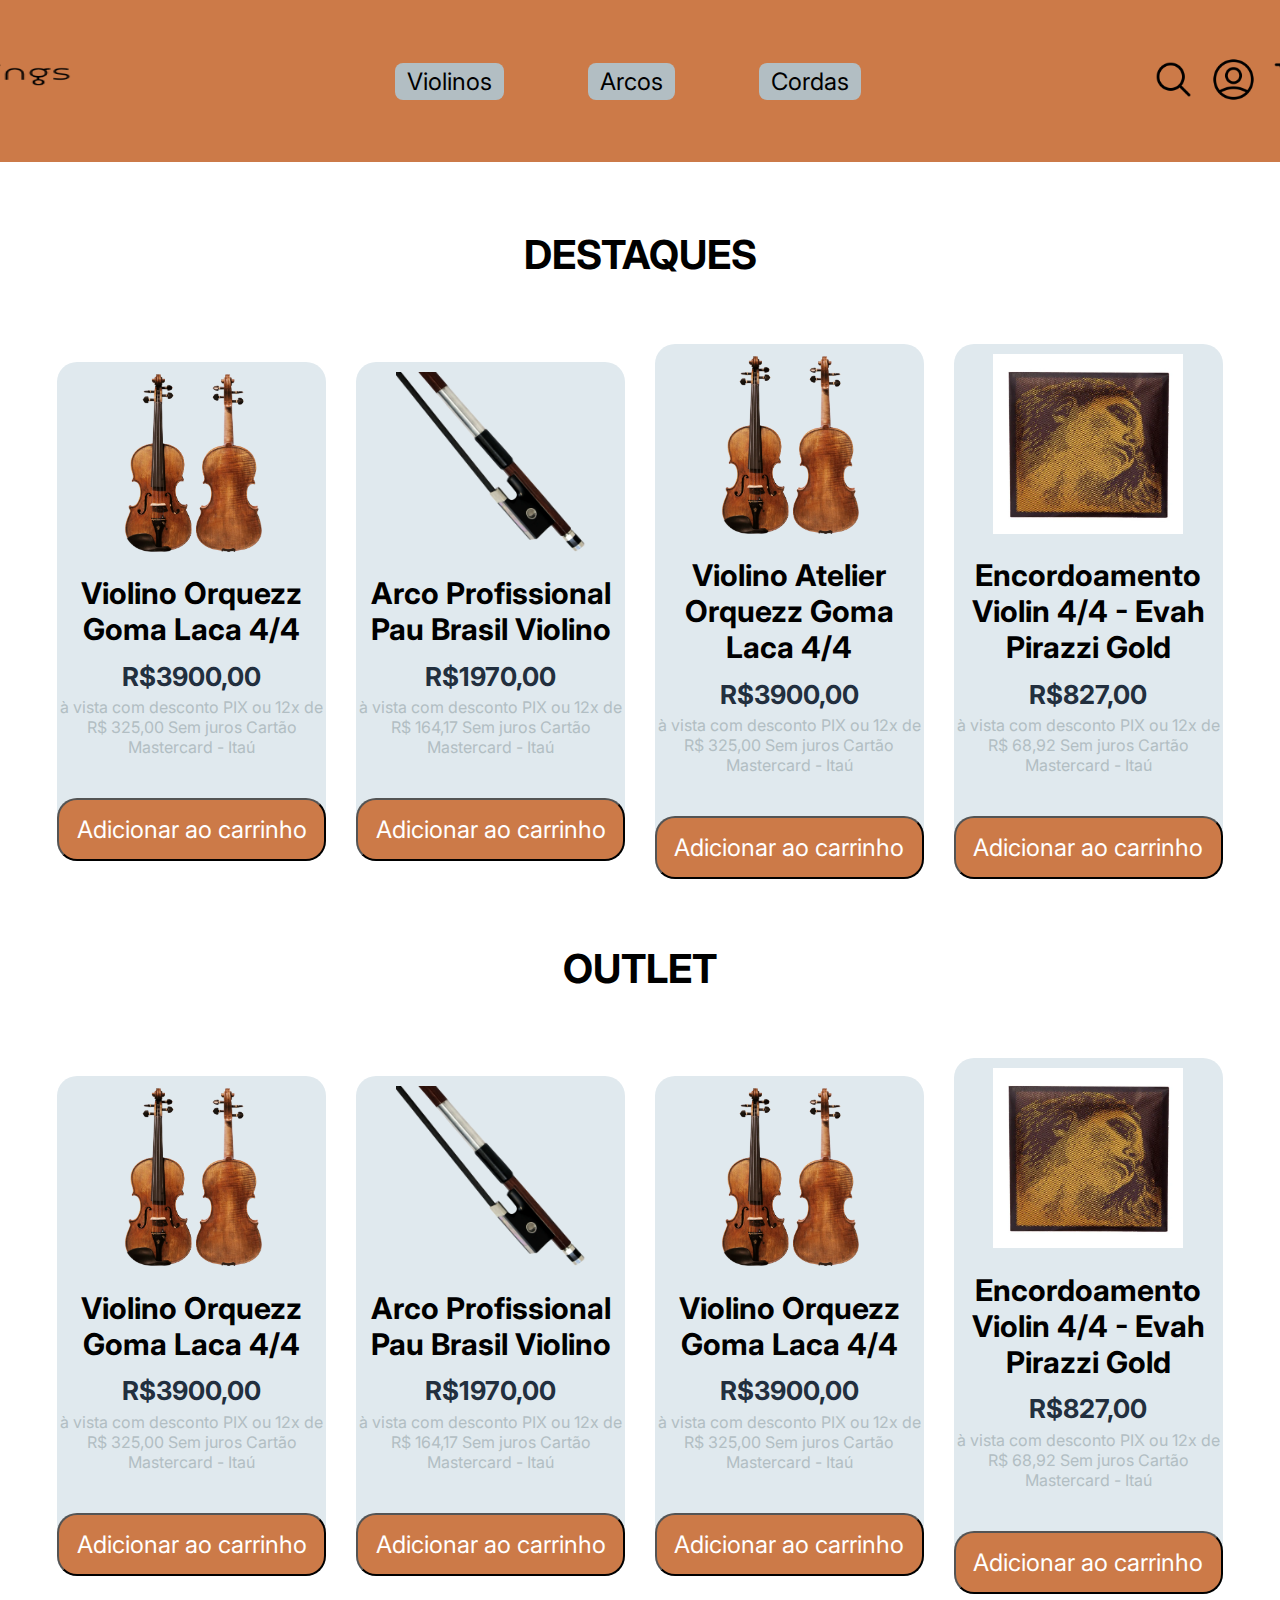
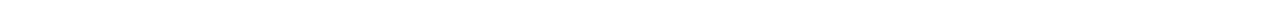
==== commit 93bb3dd7: "Add files via upload" ====
--- a/index.html
+++ b/index.html
@@ -1,45 +1,85 @@
 <!DOCTYPE html>
 <html lang="pt-br">
+
 <head>
     <meta charset="UTF-8">
-    <link rel="stylesheet" href="https://cdnjs.cloudflare.com/ajax/libs/font-awesome/6.4.0/css/all.min.css" integrity="sha512-iecdLmaskl7CVkqkXNQ/ZH/XLlvWZOJyj7Yy7tcenmpD1ypASozpmT/E0iPtmFIB46ZmdtAc9eNBvH0H/ZpiBw==" crossorigin="anonymous" referrerpolicy="no-referrer" />
-    <link rel="stylesheet" href="CSS/style.css">
-    <title>OneViolinStrings</title>
+    <link rel="stylesheet" href="https://cdnjs.cloudflare.com/ajax/libs/font-awesome/6.4.0/css/all.min.css"
+        integrity="sha512-iecdLmaskl7CVkqkXNQ/ZH/XLlvWZOJyj7Yy7tcenmpD1ypASozpmT/E0iPtmFIB46ZmdtAc9eNBvH0H/ZpiBw=="
+         crossorigin="anonymous" referrerpolicy="no-referrer" />  <!--Link para as estrelas de feedback-->
+    <link href='https://unpkg.com/boxicons@2.1.4/css/boxicons.min.css' rel='stylesheet'> <!-- Link para para importar icons-->
+    <link rel="stylesheet" href="CSS/style.css"> <!--Link do CSS-->
+    <title>OneViolinStrings</title> <!-- Titulo -->
 </head>
-<header class="grid_c">
+<header class="grid_c"> <!--Cabecalho-->
     <div id="logo">
-        <a href="index.html"><img src="imagem/logo.png" alt="Imagem da logo do site"></a>
+        <a href="index.html"><img src="imagem/logo.png" alt="Imagem da logo do site"></a> <!--Logo do site-->
     </div>
     <div>
-        <nav id="menu">
+        <nav id="menu"> <!--Menu do site-->
+
             <ul>
                 <li><a href="#"></a>Violinos</li>
                 <li><a href="#"></a>Arcos</li>
                 <li><a href="#"></a>Cordas</li>
             </ul>
         </nav>
+
+
     </div>
-    
-    <div class="elemento_father">
-            <a href=""><img src="imagem/lupa.png" alt=""></a>
-            <a href="cadastro.html"><img src="imagem/cadastro1.png" alt=""></a>    
-            <a href="carrinhocv.html"><img src="imagem/carrinho.png" alt=""></a>
+
+    <div class="elemento_father"> <!-- Icones de navegação-->
+        <a href=""><img src="imagem/lupa.png" alt=""></a>
+        <a href="cadastro.html"><img src="imagem/cadastro1.png" alt=""></a>
+        <a href="carrinhocv.html"><img src="imagem/carrinho.png" alt=""></a>
     </div>
 
 </header>
 
 <body>
-    <main class="grid_p">
+    <main class="grid_p"> <!--Conteudo principal-->
         <h1 class="title">Destaques</h1>
-        <div class="elemento_father2">
-
-            <div class="son">
+        <div class="elemento_father2"> <!-- Card dos produtos-->
+            
+            <div class="son"> <!--Card-->
                 <img src="imagem/violino.webp" alt="">
-                <h3>Violino Orquezz Goma Laca 4/4</h3>
-                <h6>R$3900,00</h6>
+                <h3>Violino Orquezz Goma Laca 4/4</h3> <!-- Nome do produto-->
+                <h6>R$3900,00</h6> <!-- Preço do produto-->
                 <p>à vista com desconto PIX
                     ou 12x de R$ 325,00 Sem juros Cartão Mastercard - Itaú</p>
-                <ul>
+                <ul> <!-- Estrelas de feedback-->
+                    <li><i class="fa fa-star checked"></i></li>
+                    <li><i class="fa fa-star checked"></i></li>
+                    <li><i class="fa fa-star checked"></i></li>
+                    <li><i class="fa fa-star checked"></i></li>
+                    <li><i class="fa fa-star checked"></i></li>
+                </ul>
+                <button class="add_carrinho-1">Adicionar ao carrinho</button> <!-- Botão de adicionar no carrinho-->
+            </div>
+
+            <div class="son"> <!--Card-->
+                <img src="imagem/arco.webp" alt="">
+                <h3>Arco Profissional Pau Brasil Violino <!-- Nome do produto-->
+                </h3>
+                <h6>R$1970,00</h6> <!-- Preço do produto-->
+                <p> à vista com desconto PIX
+                    ou 12x de R$ 164,17 Sem juros Cartão Mastercard - Itaú</p>
+                <ul> <!-- Estrelas de feedback-->
+                    <li><i class="fa fa-star checked"></i></li>
+                    <li><i class="fa fa-star checked"></i></li>
+                    <li><i class="fa fa-star checked"></i></li>
+                    <li><i class="fa fa-star checked"></i></li>
+                    <li><i class="fa fa-star checked"></i></li>
+                </ul>
+                <button class="add_carrinho-2">Adicionar ao carrinho</button>
+            </div>
+
+            <div class="son"> <!--Card-->
+                <a href="produto.html"><img src="imagem/violino.webp" alt=""></a>
+                <h3>Violino Atelier Orquezz Goma Laca 4/4</h3> <!-- Nome do produto-->
+                <h6>R$3900,00</h6> <!-- Preço do produto-->
+                <p>à vista com desconto PIX
+                    ou 12x de R$ 325,00 Sem juros Cartão Mastercard - Itaú</p>
+                <ul> <!-- Estrelas de feedback-->
                     <li><i class="fa fa-star checked"></i></li>
                     <li><i class="fa fa-star checked"></i></li>
                     <li><i class="fa fa-star checked"></i></li>
@@ -48,15 +88,52 @@
                 </ul>
                 <button class="add_carrinho-1">Adicionar ao carrinho</button>
             </div>
-           
-            <div class="son">
+
+            <div class="son"> <!--Card-->
+                <img src="imagem/corda.webp" alt="">
+                <h3>Encordoamento Violin 4/4 - Evah Pirazzi Gold</h3> <!-- Nome do produto-->
+                <h6>R$827,00</h6> <!-- Preço do produto-->
+                <p>à vista com desconto PIX
+                    ou 12x de R$ 68,92 Sem juros Cartão Mastercard - Itaú </p>
+                <ul> <!-- Estrelas de feedback-->
+                    <li><i class="fa fa-star checked"></i></li>
+                    <li><i class="fa fa-star checked"></i></li>
+                    <li><i class="fa fa-star checked"></i></li>
+                    <li><i class="fa fa-star"></i></li>
+                    <li><i class="fa fa-star"></i></li>
+                </ul>
+                <button class="add_carrinho-3">Adicionar ao carrinho</button>
+            </div>
+
+        </div>
+
+        <h1 class="title">Outlet</h1>
+        <div class="elemento_father2">
+
+            <div class="son"> <!--Card-->
+                <img src="imagem/violino.webp" alt="">
+                <h3>Violino Orquezz Goma Laca 4/4</h3> <!-- Nome do produto-->
+                <h6>R$3900,00</h6> <!-- Preço do produto-->
+                <p>à vista com desconto PIX
+                    ou 12x de R$ 325,00 Sem juros Cartão Mastercard - Itaú</p>
+                <ul> <!-- Estrelas de feedback-->
+                    <li><i class="fa fa-star checked"></i></li>
+                    <li><i class="fa fa-star checked"></i></li>
+                    <li><i class="fa fa-star checked"></i></li>
+                    <li><i class="fa fa-star checked"></i></li>
+                    <li><i class="fa fa-star checked"></i></li>
+                </ul>
+                <button class="add_carrinho-1">Adicionar ao carrinho</button>
+            </div>
+
+            <div class="son"> <!--Card-->
                 <img src="imagem/arco.webp" alt="">
-                <h3>Arco Profissional Pau Brasil Violino 
-                </h3>
-                <h6>R$1970,00</h6>
+                <h3>Arco Profissional Pau Brasil Violino
+                </h3> <!-- Nome do produto-->
+                <h6>R$1970,00</h6> <!-- Preço do produto-->
                 <p> à vista com desconto PIX
                     ou 12x de R$ 164,17 Sem juros Cartão Mastercard - Itaú</p>
-                <ul>
+                <ul> <!-- Estrelas de feedback-->
                     <li><i class="fa fa-star checked"></i></li>
                     <li><i class="fa fa-star checked"></i></li>
                     <li><i class="fa fa-star checked"></i></li>
@@ -65,14 +142,14 @@
                 </ul>
                 <button class="add_carrinho-2">Adicionar ao carrinho</button>
             </div>
-            
-            <div class="son">
-                <a href="produto.html"><img src="imagem/violino.webp" alt=""></a>
-                <h3>Violino Atelier Orquezz Goma Laca 4/4</h3>
-                <h6>R$3900,00</h6>
+
+            <div class="son"> <!--Card-->
+                <img src="imagem/violino.webp" alt="">
+                <h3>Violino Orquezz Goma Laca 4/4</h3> <!-- Nome do produto-->
+                <h6>R$3900,00</h6> <!-- Preço do produto-->
                 <p>à vista com desconto PIX
                     ou 12x de R$ 325,00 Sem juros Cartão Mastercard - Itaú</p>
-                <ul>
+                <ul> <!-- Estrelas de feedback-->
                     <li><i class="fa fa-star checked"></i></li>
                     <li><i class="fa fa-star checked"></i></li>
                     <li><i class="fa fa-star checked"></i></li>
@@ -81,14 +158,14 @@
                 </ul>
                 <button class="add_carrinho-1">Adicionar ao carrinho</button>
             </div>
-                      
-            <div class="son">
+
+            <div class="son"> <!--Card-->
                 <img src="imagem/corda.webp" alt="">
-                <h3>Encordoamento Violin 4/4 - Evah Pirazzi Gold</h3>
-                <h6>R$827,00</h6>
+                <h3>Encordoamento Violin 4/4 - Evah Pirazzi Gold</h3> <!-- Nome do produto-->
+                <h6>R$827,00</h6> <!-- Preço do produto-->
                 <p>à vista com desconto PIX
                     ou 12x de R$ 68,92 Sem juros Cartão Mastercard - Itaú </p>
-                <ul>
+                <ul> <!-- Estrelas de feedback-->
                     <li><i class="fa fa-star checked"></i></li>
                     <li><i class="fa fa-star checked"></i></li>
                     <li><i class="fa fa-star checked"></i></li>
@@ -97,83 +174,14 @@
                 </ul>
                 <button class="add_carrinho-3">Adicionar ao carrinho</button>
             </div>
-            
-        </div>          
-        
-        <h1 class="title">Outlet</h1>
-        <div class="elemento_father2">
+        </div>
+    </main>
 
-            <div class="son">
-                <img src="imagem/violino.webp" alt="">
-                <h3>Violino Orquezz Goma Laca 4/4</h3>
-                <h6>R$3900,00</h6>
-                <p>à vista com desconto PIX
-                    ou 12x de R$ 325,00 Sem juros Cartão Mastercard - Itaú</p>
-                <ul>
-                    <li><i class="fa fa-star checked"></i></li>
-                    <li><i class="fa fa-star checked"></i></li>
-                    <li><i class="fa fa-star checked"></i></li>
-                    <li><i class="fa fa-star checked"></i></li>
-                    <li><i class="fa fa-star checked"></i></li>
-                </ul>
-                <button class="add_carrinho-1">Adicionar ao carrinho</button>
-            </div>          
-            
-            <div class="son">
-                <img src="imagem/arco.webp" alt="">
-                <h3>Arco Profissional Pau Brasil Violino 
-                </h3>
-                <h6>R$1970,00</h6>
-                <p> à vista com desconto PIX
-                    ou 12x de R$ 164,17 Sem juros Cartão Mastercard - Itaú</p>
-                <ul>
-                    <li><i class="fa fa-star checked"></i></li>
-                    <li><i class="fa fa-star checked"></i></li>
-                    <li><i class="fa fa-star checked"></i></li>
-                    <li><i class="fa fa-star checked"></i></li>
-                    <li><i class="fa fa-star checked"></i></li>
-                </ul>
-                <button class="add_carrinho-2">Adicionar ao carrinho</button>
-            </div>
-            
-            <div class="son">
-                <img src="imagem/violino.webp" alt="">
-                <h3>Violino Orquezz Goma Laca 4/4</h3>
-                <h6>R$3900,00</h6>
-                <p>à vista com desconto PIX
-                    ou 12x de R$ 325,00 Sem juros Cartão Mastercard - Itaú</p>
-                <ul>
-                    <li><i class="fa fa-star checked"></i></li>
-                    <li><i class="fa fa-star checked"></i></li>
-                    <li><i class="fa fa-star checked"></i></li>
-                    <li><i class="fa fa-star checked"></i></li>
-                    <li><i class="fa fa-star checked"></i></li>
-                </ul>
-                <button class="add_carrinho-1">Adicionar ao carrinho</button>
-            </div>
-                    
-            <div class="son">
-                <img src="imagem/corda.webp" alt="">
-                <h3>Encordoamento Violin 4/4 - Evah Pirazzi Gold</h3>
-                <h6>R$827,00</h6>
-                <p>à vista com desconto PIX
-                    ou 12x de R$ 68,92 Sem juros Cartão Mastercard - Itaú </p>
-                <ul>
-                    <li><i class="fa fa-star checked"></i></li>
-                    <li><i class="fa fa-star checked"></i></li>
-                    <li><i class="fa fa-star checked"></i></li>
-                    <li><i class="fa fa-star"></i></li>
-                    <li><i class="fa fa-star"></i></li>
-                </ul>
-                <button class="add_carrinho-3">Adicionar ao carrinho</button>
-            </div>          
-        </div>         
-    </main>       
-        
     <footer class="grid_f">
 
 
     </footer>
-    
+
 </body>
+
 </html>